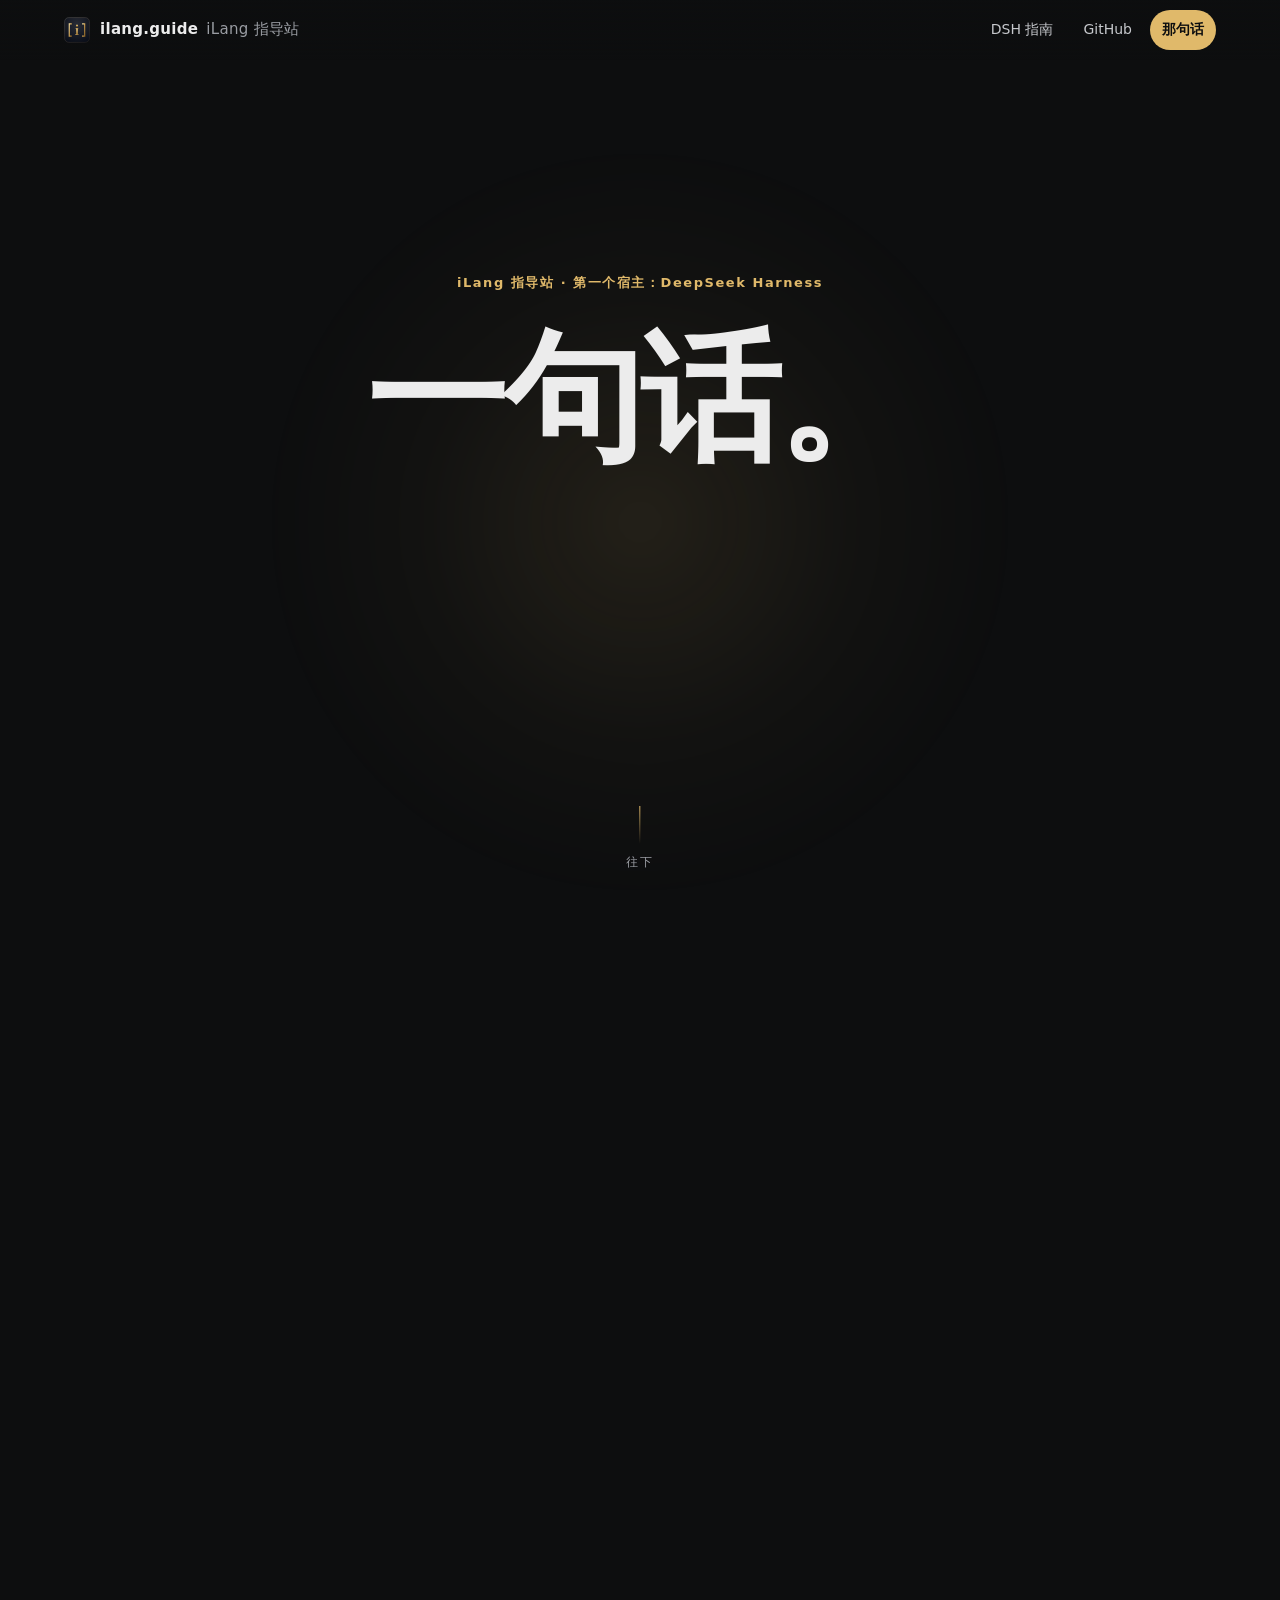
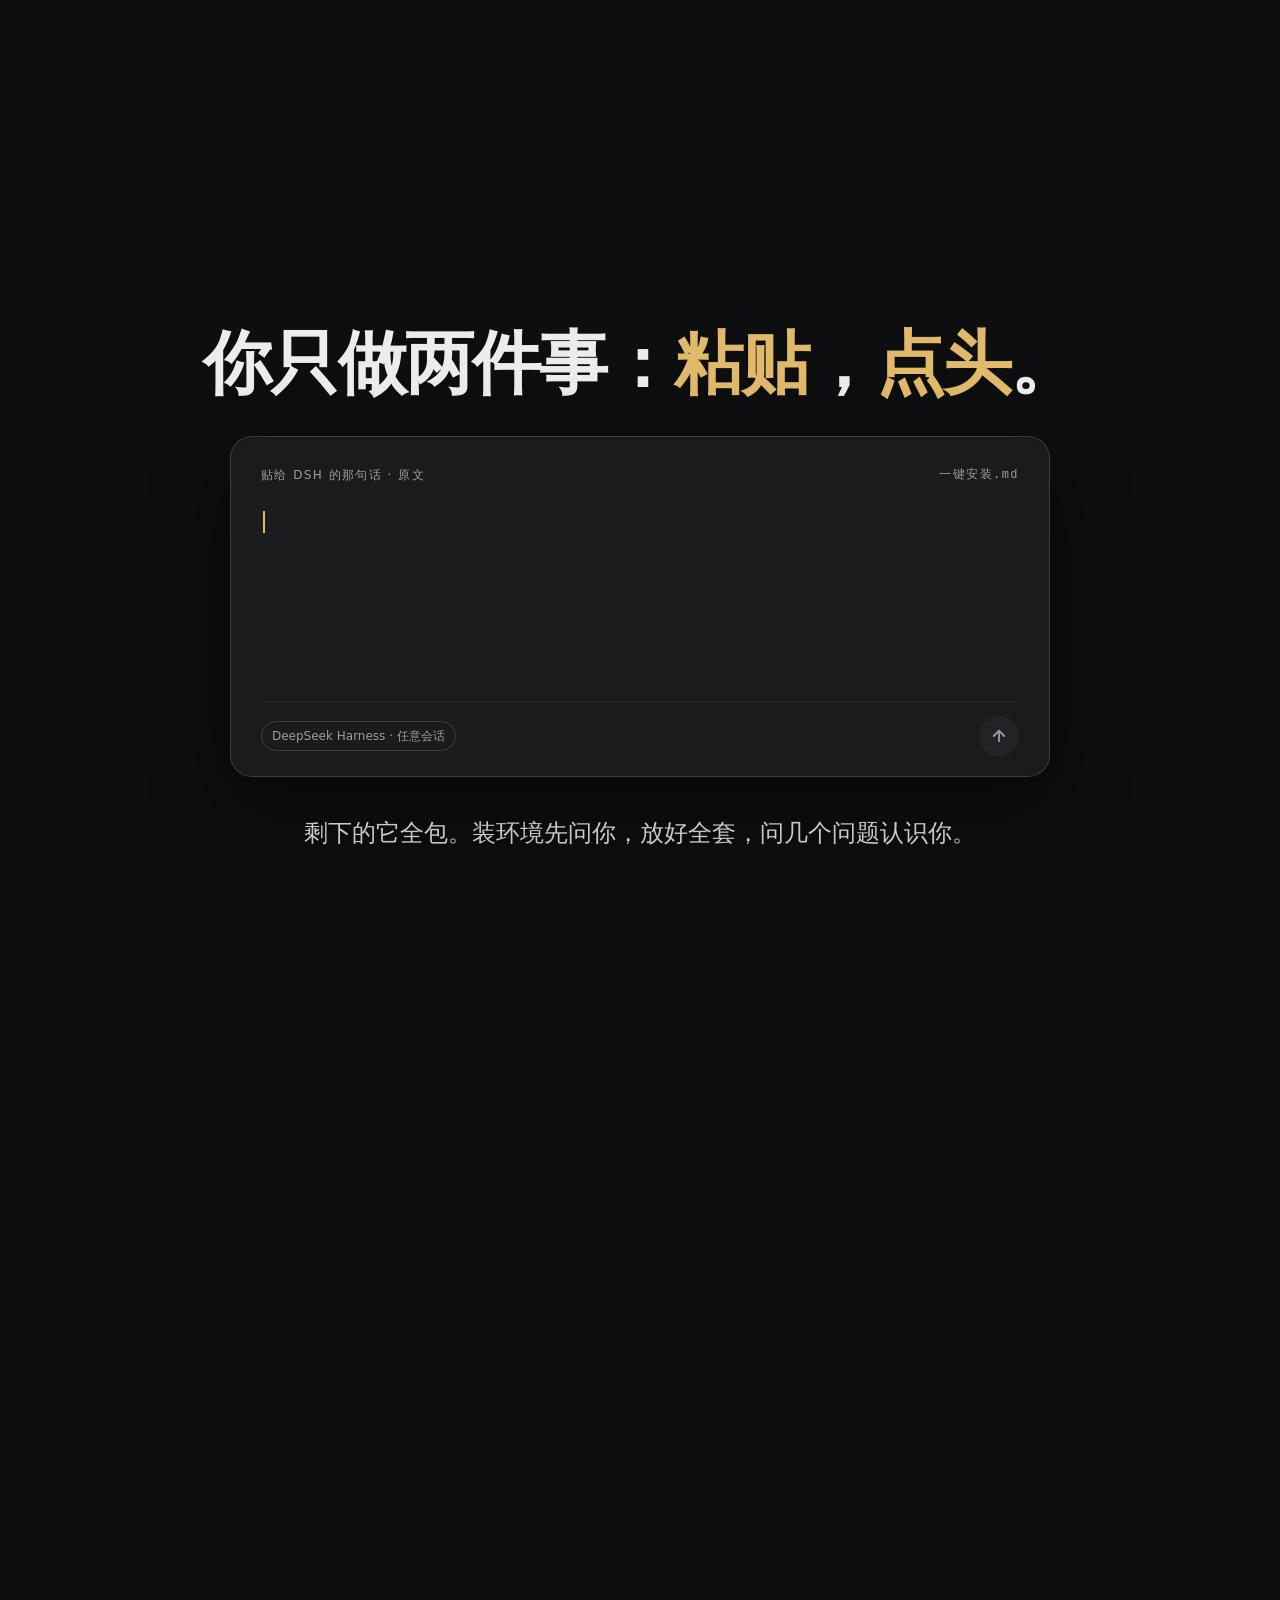
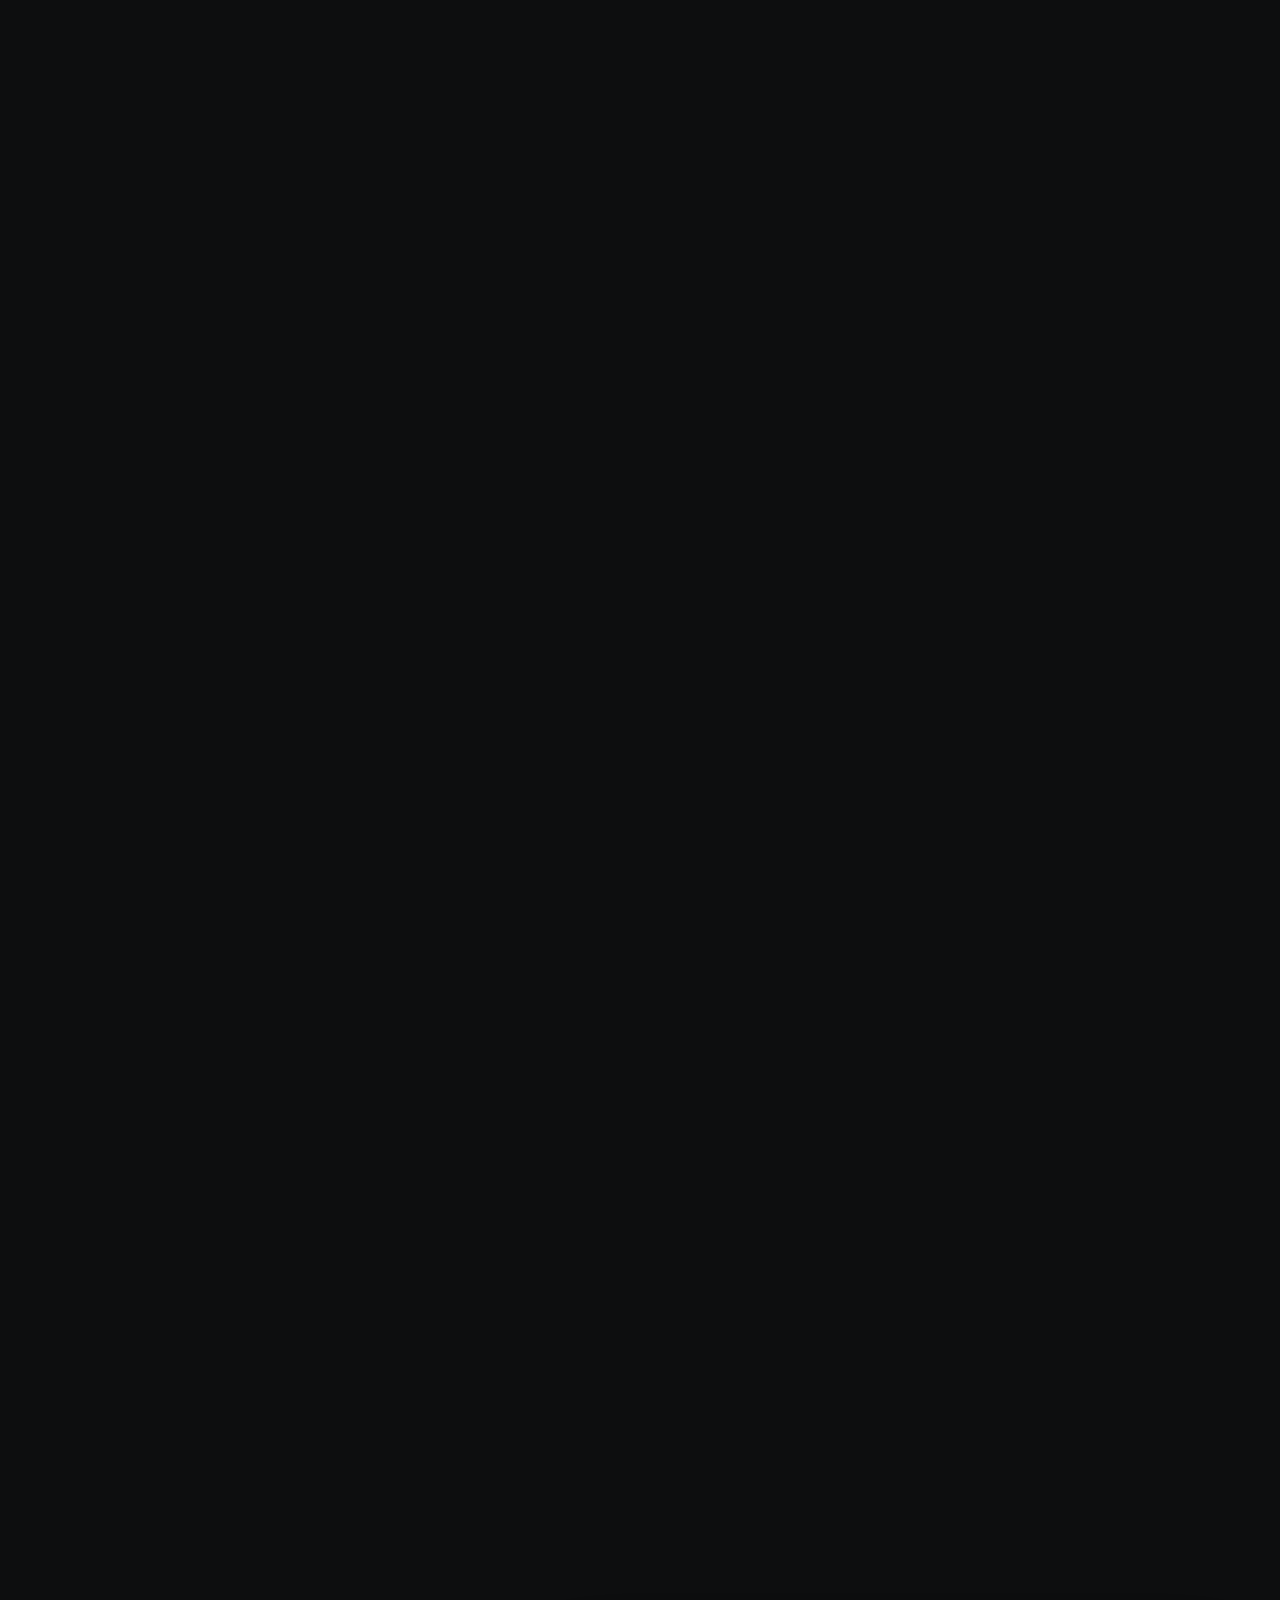
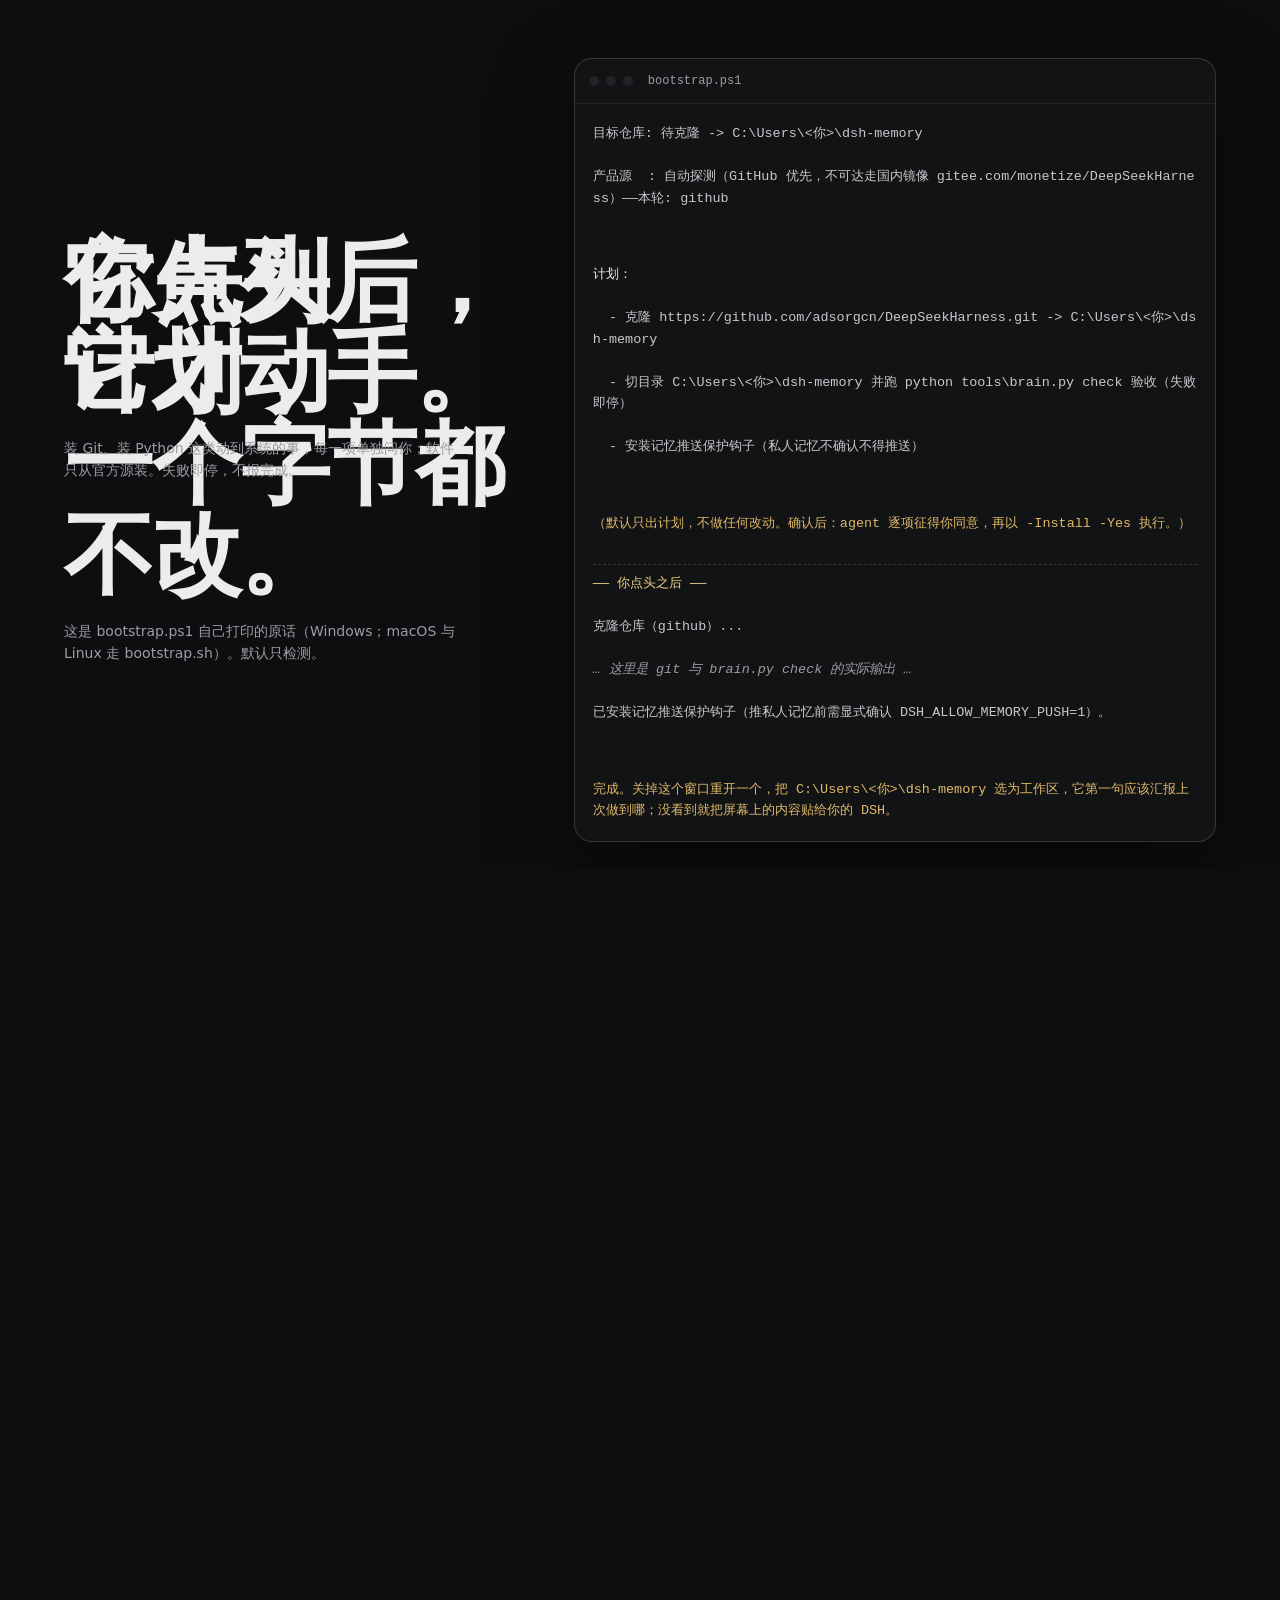
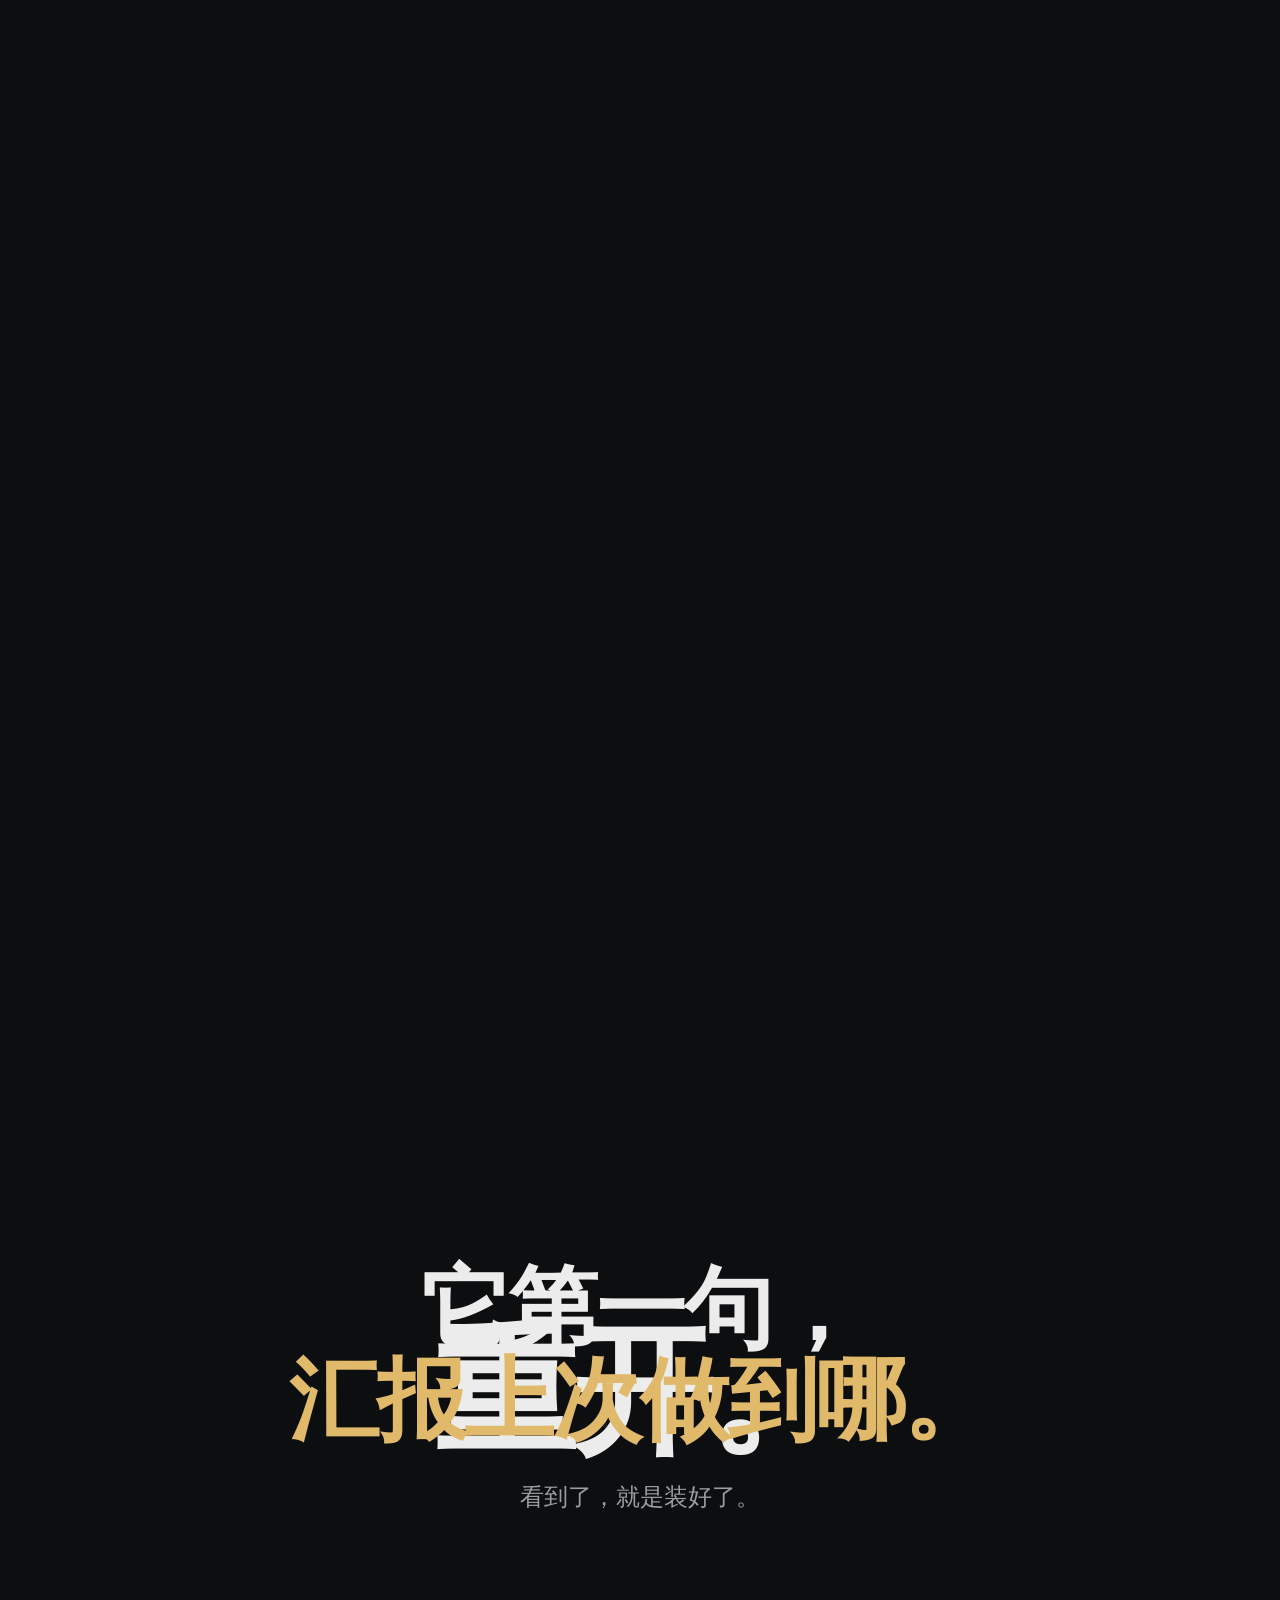
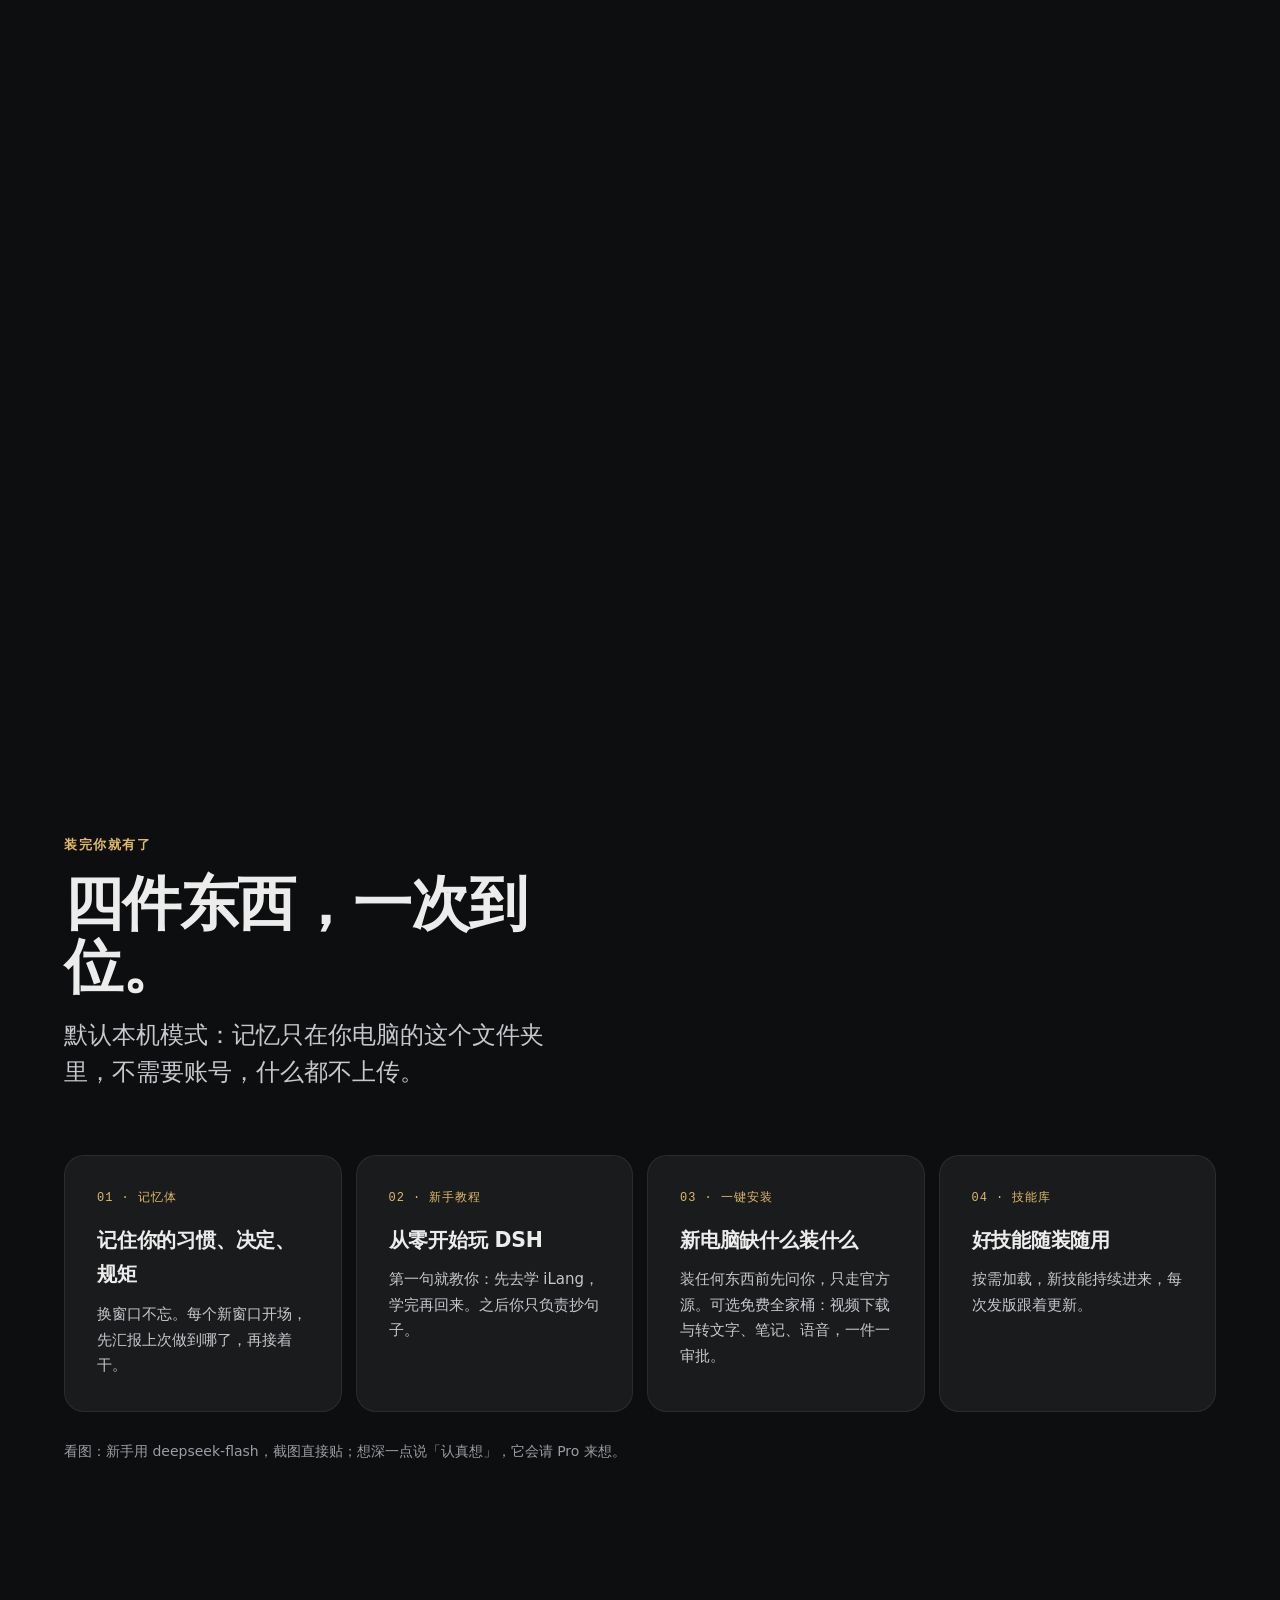
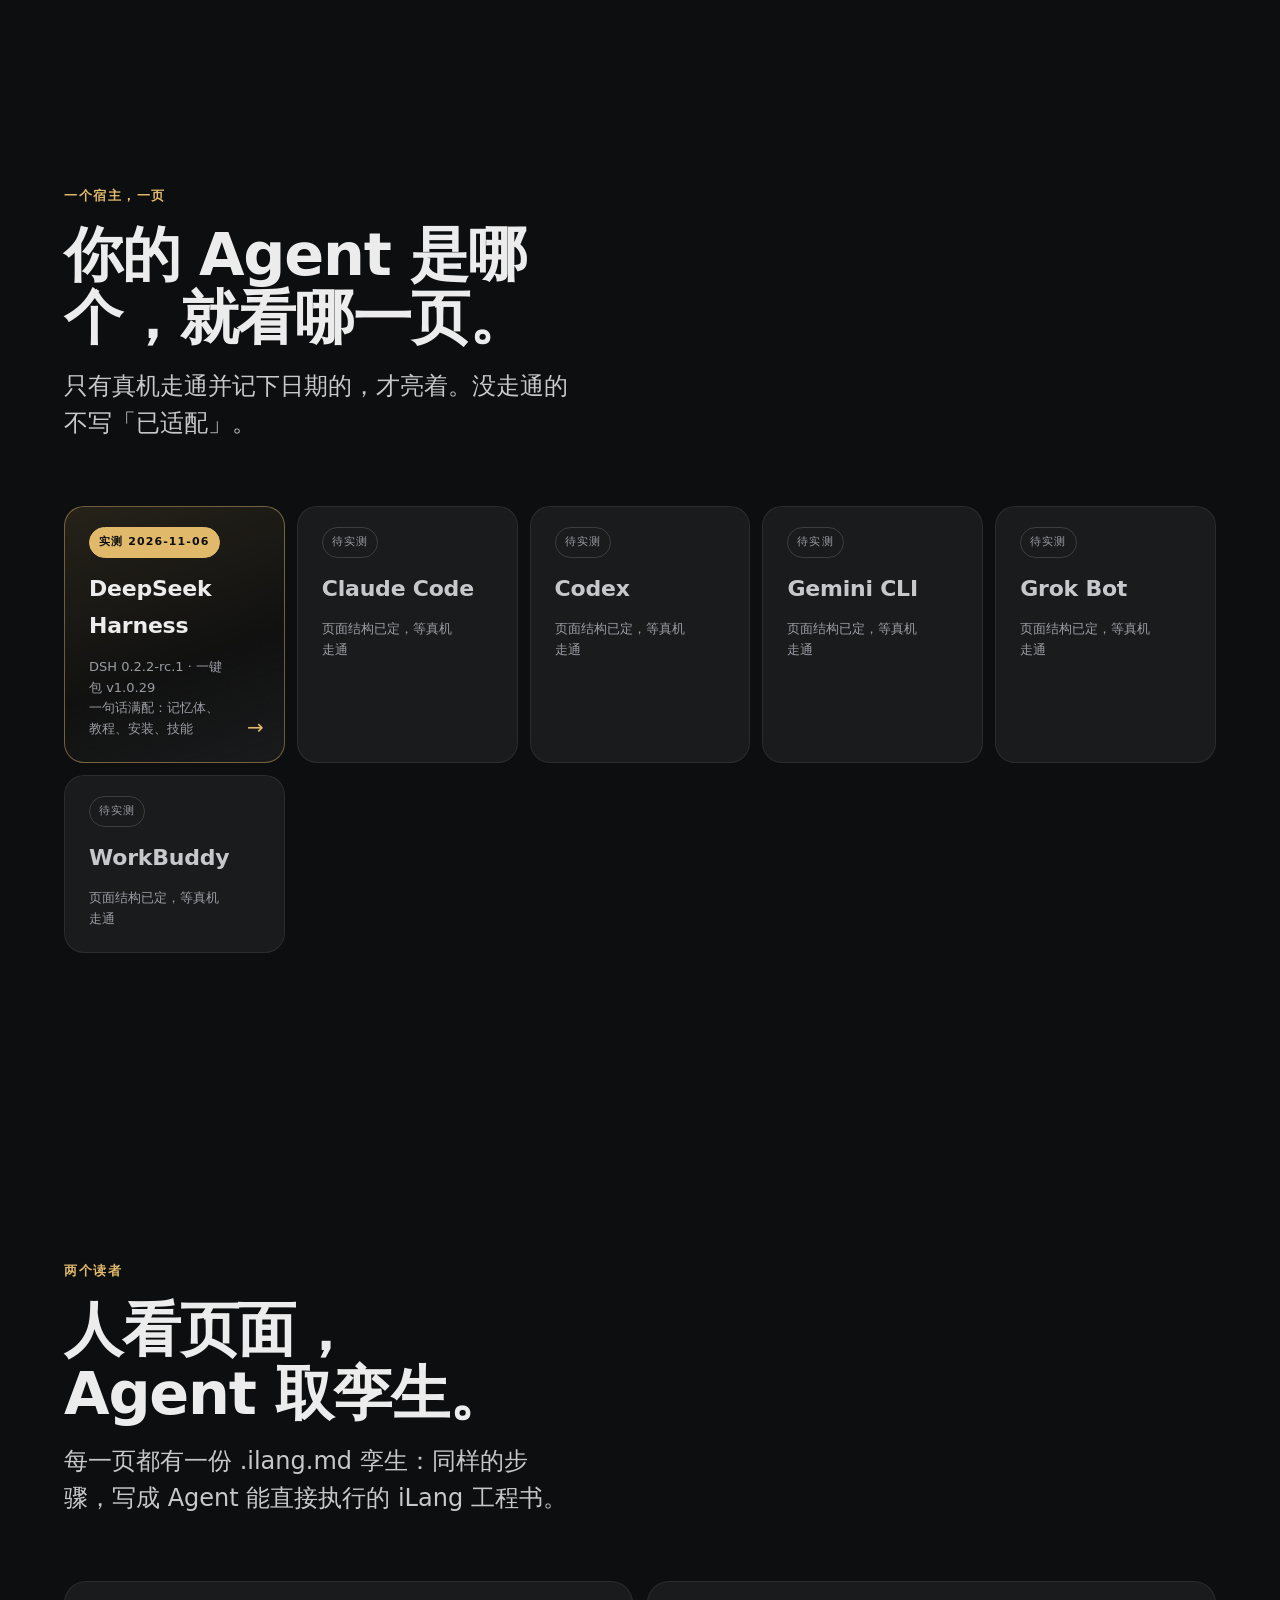
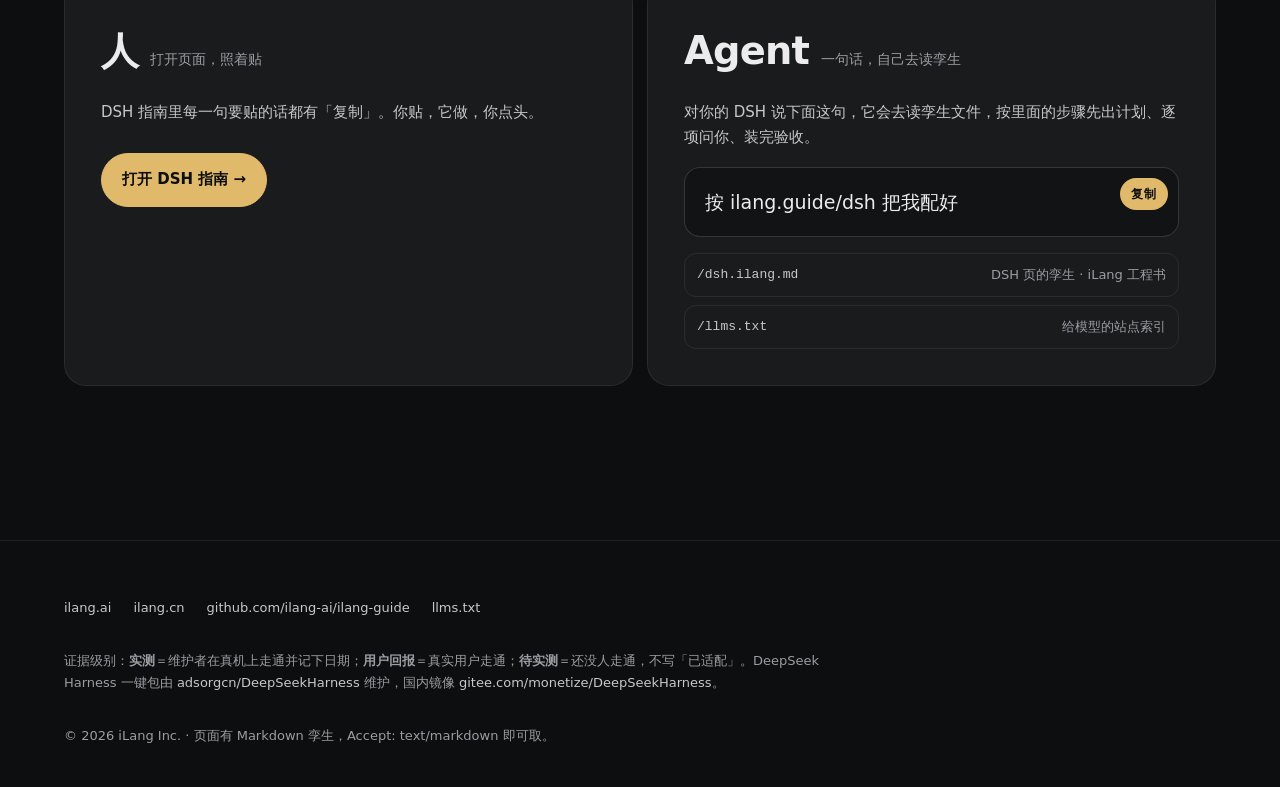
==== index.html @ bf9626ba "ilang.guide v1.0: 首页五幕（滚动驱动）+ DeepSeek Harness 宿主页 + Agent 孪生 + llms.txt/robots/sitemap/_headers + M" ====
<!DOCTYPE html>
<html lang="zh-CN">
<head>
<meta charset="utf-8">
<meta name="viewport" content="width=device-width, initial-scale=1, viewport-fit=cover">
<title>一句话，配好你的 Agent · ilang.guide</title>
<meta name="description" content="ilang.guide 是 iLang 官方指导站：怎么在你的 Agent 上用 iLang。一个宿主一页，人看页面，Agent 取 .ilang.md 孪生照做。第一个宿主：DeepSeek Harness，一句话满配。">
<link rel="canonical" href="https://ilang.guide/">
<link rel="alternate" type="text/markdown" href="https://ilang.guide/index.md">
<link rel="icon" type="image/svg+xml" href="/assets/ilang-logo.svg">
<link rel="apple-touch-icon" href="/assets/ilang-logo-120.png">
<meta name="theme-color" content="#0d0e0f">
<meta property="og:type" content="website">
<meta property="og:site_name" content="ilang.guide">
<meta property="og:title" content="一句话，配好你的 Agent">
<meta property="og:description" content="iLang 官方指导站。一个宿主一页：人看页面，Agent 取孪生照做。第一个宿主：DeepSeek Harness。">
<meta property="og:url" content="https://ilang.guide/">
<meta property="og:image" content="https://ilang.guide/assets/ilang-logo-120.png">
<meta name="twitter:card" content="summary">
<link rel="stylesheet" href="/assets/site.css?v=5">
<script type="application/ld+json">
{"@context":"https://schema.org","@graph":[
 {"@type":"WebSite","@id":"https://ilang.guide/#site","url":"https://ilang.guide/","name":"ilang.guide","inLanguage":"zh-CN","description":"iLang 官方指导站：怎么在你的 Agent 上用 iLang。一个宿主一页，人看页面，Agent 取 .ilang.md 孪生照做。","publisher":{"@id":"https://ilang.ai/#org"}},
 {"@type":"Organization","@id":"https://ilang.ai/#org","name":"iLang Inc.","url":"https://ilang.ai/","logo":"https://ilang.guide/assets/ilang-logo-120.png","sameAs":["https://ilang.ai/","https://ilang.cn/","https://github.com/ilang-ai"]}
]}
</script>
</head>
<body>
<a class="sr" href="#main">跳到内容</a>
<header class="nav">
  <a class="brand" href="/"><img src="/assets/ilang-logo.svg" alt="" width="26" height="26"><span><b>ilang.guide</b><i>iLang 指导站</i></span></a>
  <nav class="links" aria-label="站内">
    <a href="/dsh/">DSH 指南</a>
    <a class="hide-m" href="https://github.com/ilang-ai/ilang-guide" target="_blank" rel="noopener">GitHub</a>
    <a class="cta" href="/dsh/#say">那句话</a>
  </nav>
</header>

<main id="main">

<!-- 幕一：一句话 -->
<section class="act act-hero" aria-label="开场">
  <div class="stage">
    <div class="glow" aria-hidden="true"></div>
    <div class="inner">
      <div class="eyebrow" data-out="0.86">iLang 指导站 · 第一个宿主：DeepSeek Harness</div>
      <h1 class="h-display" data-out="0.86">一句话。</h1>
      <p class="h-display l2" data-in="0.10" data-span="0.18" data-out="0.86">你的 Agent 就满配了。</p>
      <p class="h-sub" data-in="0.32" data-span="0.16" data-out="0.86">人看这一页，Agent 取孪生文件照做。<br>记忆体、新手教程、一键安装、技能库——你只粘贴，只点头。</p>
    </div>
    <div class="cue" data-out="0.06" data-span="0.06" aria-hidden="true"><i></i>往下</div>
  </div>
</section>

<!-- 幕二：那句话逐字打出 -->
<section class="act act-say" id="say" aria-label="那句话">
  <div class="stage">
    <div class="inner">
      <h2 class="h-big" data-out="0.96" data-span="0.06">你只做两件事：<span class="nowrap"><span class="gold">粘贴</span>，<span class="gold">点头</span>。</span></h2>
      <div class="composer" role="group" aria-label="贴给 DSH 的那句话">
        <div class="label"><span>贴给 DSH 的那句话 · 原文</span><span class="mono">一键安装.md</span></div>
        <p class="text" data-in="0.06" data-span="0.66" data-type="帮我把 https://github.com/adsorgcn/DeepSeekHarness 装成本地 DSH 全套：先按我的系统下载并运行仓库里的 bootstrap.ps1（Windows）或 bootstrap.sh（macOS、Linux），打不开 GitHub 就从 https://gitee.com/monetize/DeepSeekHarness 取同名文件；它默认只检测，缺什么软件列给我，逐个征得我同意后再从官方源安装；装完告诉我以后每个新窗口怎么一句话回到这里。">帮我把 https://github.com/adsorgcn/DeepSeekHarness 装成本地 DSH 全套：先按我的系统下载并运行仓库里的 bootstrap.ps1（Windows）或 bootstrap.sh（macOS、Linux），打不开 GitHub 就从 https://gitee.com/monetize/DeepSeekHarness 取同名文件；它默认只检测，缺什么软件列给我，逐个征得我同意后再从官方源安装；装完告诉我以后每个新窗口怎么一句话回到这里。</p>
        <div class="bar">
          <span class="chip">DeepSeek Harness · 任意会话</span>
          <span class="send" data-at="0.78" aria-hidden="true"><svg viewBox="0 0 24 24" fill="none" stroke="currentColor" stroke-width="2.4" stroke-linecap="round" stroke-linejoin="round"><path d="M12 19V5"/><path d="M5 12l7-7 7 7"/></svg></span>
        </div>
      </div>
      <p class="h-sub" data-in="0.84" data-span="0.12">剩下的它全包。装环境先问你，放好全套，问几个问题认识你。</p>
    </div>
  </div>
</section>

<!-- 幕三：它自己装 -->
<section class="act act-run" aria-label="它先列计划，你点头它才动手">
  <div class="stage">
    <div class="inner">
      <div class="copy">
        <div data-in="0.02" data-span="0.08" data-out="0.50">
          <h2 class="h-big">它先列计划，<br>一个字节都不改。</h2>
          <small>这是 bootstrap.ps1 自己打印的原话（Windows；macOS 与 Linux 走 bootstrap.sh）。默认只检测。</small>
        </div>
        <div data-in="0.56" data-span="0.10">
          <h2 class="h-big">你点头后，<br>它才动手。</h2>
          <small>装 Git、装 Python 这类动到系统的事，每一项单独问你；软件只从官方源装。失败即停，不报完成。</small>
        </div>
      </div>
      <div class="term" aria-label="bootstrap.ps1 的输出">
        <div class="top" aria-hidden="true"><i></i><i></i><i></i><span>bootstrap.ps1</span></div>
<pre><span class="ln hd" data-at="0.06">== DeepSeekHarness 记忆体引导 ==</span>
<span class="ln" data-at="0.10">git     : 已装</span>
<span class="ln" data-at="0.13">python  : 已装</span>
<span class="ln" data-at="0.16">winget  : 可用（官方包管理器）</span>
<span class="ln" data-at="0.19">目标仓库: 待克隆 -> C:\Users\&lt;你&gt;\dsh-memory</span>
<span class="ln" data-at="0.22">产品源  : 自动探测（GitHub 优先，不可达走国内镜像 gitee.com/monetize/DeepSeekHarness）——本轮: github</span>
<span class="ln gap" data-at="0.25"></span>
<span class="ln hd" data-at="0.27">计划：</span>
<span class="ln" data-at="0.30">  - 克隆 https://github.com/adsorgcn/DeepSeekHarness.git -> C:\Users\&lt;你&gt;\dsh-memory</span>
<span class="ln" data-at="0.33">  - 切目录 C:\Users\&lt;你&gt;\dsh-memory 并跑 python tools\brain.py check 验收（失败即停）</span>
<span class="ln" data-at="0.36">  - 安装记忆推送保护钩子（私人记忆不确认不得推送）</span>
<span class="ln gap" data-at="0.39"></span>
<span class="ln gold" data-at="0.41">（默认只出计划，不做任何改动。确认后：agent 逐项征得你同意，再以 -Install -Yes 执行。）</span>
<span class="ln mark" data-at="0.60">—— 你点头之后 ——</span>
<span class="ln" data-at="0.66">克隆仓库（github）...</span>
<span class="ln dim" data-at="0.72">… 这里是 git 与 brain.py check 的实际输出 …</span>
<span class="ln" data-at="0.78">已安装记忆推送保护钩子（推私人记忆前需显式确认 DSH_ALLOW_MEMORY_PUSH=1）。</span>
<span class="ln gap" data-at="0.84"></span>
<span class="ln gold" data-at="0.88">完成。关掉这个窗口重开一个，把 C:\Users\&lt;你&gt;\dsh-memory 选为工作区，它第一句应该汇报上次做到哪；没看到就把屏幕上的内容贴给你的 DSH。</span></pre>
      </div>
    </div>
  </div>
</section>

<!-- 幕四：验收时刻 -->
<section class="act act-moment" aria-label="验收时刻">
  <div class="stage">
    <div class="inner">
      <h2 class="h-display" data-in="0.04" data-span="0.10" data-out="0.30">关掉窗口。</h2>
      <h2 class="h-display" data-in="0.34" data-span="0.10" data-out="0.56">重开。</h2>
      <div class="final" data-in="0.60" data-span="0.12">
        <h2 class="h-big">它第一句，<br><span class="gold">汇报上次做到哪。</span></h2>
        <p class="h-sub" data-in="0.78" data-span="0.12">看到了，就是装好了。</p>
      </div>
    </div>
  </div>
</section>

<!-- 装完你就有了 -->
<section class="sec" aria-label="装完你就有了">
  <div class="inner">
    <div class="head reveal">
      <div class="eyebrow">装完你就有了</div>
      <h2 class="h-sec">四件东西，一次到位。</h2>
      <p class="h-sub">默认本机模式：记忆只在你电脑的这个文件夹里，不需要账号，什么都不上传。</p>
    </div>
    <div class="grid">
      <div class="card reveal"><div class="k">01 · 记忆体</div><h3>记住你的习惯、决定、规矩</h3><p>换窗口不忘。每个新窗口开场，先汇报上次做到哪了，再接着干。</p></div>
      <div class="card reveal"><div class="k">02 · 新手教程</div><h3>从零开始玩 DSH</h3><p>第一句就教你：先去学 iLang，学完再回来。之后你只负责抄句子。</p></div>
      <div class="card reveal"><div class="k">03 · 一键安装</div><h3>新电脑缺什么装什么</h3><p>装任何东西前先问你，只走官方源。可选免费全家桶：视频下载与转文字、笔记、语音，一件一审批。</p></div>
      <div class="card reveal"><div class="k">04 · 技能库</div><h3>好技能随装随用</h3><p>按需加载，新技能持续进来，每次发版跟着更新。</p></div>
    </div>
    <p class="note reveal">看图：新手用 deepseek-flash，截图直接贴；想深一点说「认真想」，它会请 Pro 来想。</p>
  </div>
</section>

<!-- 宿主墙 -->
<section class="sec" id="hosts" aria-label="宿主">
  <div class="inner">
    <div class="head reveal">
      <div class="eyebrow">一个宿主，一页</div>
      <h2 class="h-sec">你的 Agent 是哪个，就看哪一页。</h2>
      <p class="h-sub">只有真机走通并记下日期的，才亮着。没走通的不写「已适配」。</p>
    </div>
    <div class="hosts">
      <a class="host live reveal" href="/dsh/"><span class="chip">实测 2026-11-06</span><div class="name">DeepSeek Harness</div><div class="meta">DSH 0.2.2-rc.1 · 一键包 v1.0.29<br>一句话满配：记忆体、教程、安装、技能</div><span class="arrow" aria-hidden="true">→</span></a>
      <div class="host soon reveal"><span class="chip">待实测</span><div class="name">Claude Code</div><div class="meta">页面结构已定，等真机走通</div></div>
      <div class="host soon reveal"><span class="chip">待实测</span><div class="name">Codex</div><div class="meta">页面结构已定，等真机走通</div></div>
      <div class="host soon reveal"><span class="chip">待实测</span><div class="name">Gemini CLI</div><div class="meta">页面结构已定，等真机走通</div></div>
      <div class="host soon reveal"><span class="chip">待实测</span><div class="name">Grok Bot</div><div class="meta">页面结构已定，等真机走通</div></div>
      <div class="host soon reveal"><span class="chip">待实测</span><div class="name">WorkBuddy</div><div class="meta">页面结构已定，等真机走通</div></div>
    </div>
  </div>
</section>

<!-- 两个读者 -->
<section class="sec" id="agent" aria-label="人看页面，Agent 取孪生">
  <div class="inner">
    <div class="head reveal">
      <div class="eyebrow">两个读者</div>
      <h2 class="h-sec">人看页面，<br>Agent 取孪生。</h2>
      <p class="h-sub">每一页都有一份 .ilang.md 孪生：同样的步骤，写成 Agent 能直接执行的 iLang 工程书。</p>
    </div>
    <div class="two">
      <div class="reader reveal">
        <div class="who"><b>人</b><span>打开页面，照着贴</span></div>
        <p>DSH 指南里每一句要贴的话都有「复制」。你贴，它做，你点头。</p>
        <div class="btns"><a class="btn primary" href="/dsh/">打开 DSH 指南 →</a></div>
      </div>
      <div class="reader reveal">
        <div class="who"><b>Agent</b><span>一句话，自己去读孪生</span></div>
        <p>对你的 DSH 说下面这句，它会去读孪生文件，按里面的步骤先出计划、逐项问你、装完验收。</p>
        <div class="quote"><span class="q" id="agent-line">按 ilang.guide/dsh 把我配好</span><button class="copybtn" data-copy="#agent-line">复制</button></div>
        <div class="files">
          <a href="/dsh.ilang.md">/dsh.ilang.md <span>DSH 页的孪生 · iLang 工程书</span></a>
          <a href="/llms.txt">/llms.txt <span>给模型的站点索引</span></a>
        </div>
      </div>
    </div>
  </div>
</section>

</main>

<footer class="foot">
  <div class="inner">
    <div class="row">
      <a href="https://ilang.ai" target="_blank" rel="noopener">ilang.ai</a>
      <a href="https://ilang.cn" target="_blank" rel="noopener">ilang.cn</a>
      <a href="https://github.com/ilang-ai/ilang-guide" target="_blank" rel="noopener">github.com/ilang-ai/ilang-guide</a>
      <a href="/llms.txt">llms.txt</a>
    </div>
    <p class="legend">证据级别：<b>实测</b>＝维护者在真机上走通并记下日期；<b>用户回报</b>＝真实用户走通；<b>待实测</b>＝还没人走通，不写「已适配」。DeepSeek Harness 一键包由 <a href="https://github.com/adsorgcn/DeepSeekHarness" target="_blank" rel="noopener">adsorgcn/DeepSeekHarness</a> 维护，国内镜像 <a href="https://gitee.com/monetize/DeepSeekHarness" target="_blank" rel="noopener">gitee.com/monetize/DeepSeekHarness</a>。</p>
    <div class="row">© 2026 iLang Inc. · 页面有 Markdown 孪生，Accept: text/markdown 即可取。</div>
  </div>
</footer>
<script src="/assets/site.js?v=5" defer></script>
</body>
</html>
---- assets/site.css ----
/* ilang.guide — stage (dark) for the home, paper (light) for host pages. Brand tokens from ilang.ai. */
:root{
  --stage:#0d0e0f; --stage-2:#121314; --raise:#1a1b1d; --raise-2:#222326;
  --ink:#ececec; --ink-2:#c6c8cc; --ink-3:#9a9da3;
  --gold:#e0b96a; --gold-2:#f0d287; --gold-deep:#a6772e;
  --rule:rgba(236,236,236,.16); --rule-soft:rgba(236,236,236,.08);
  --paper:#e9eaec; --paper-2:#dfe1e4; --paper-3:#d3d5d9;
  --paper-ink:#121314; --paper-ink-2:#393c40; --paper-ink-3:#5f6368;
  --paper-rule:rgba(18,19,20,.14); --paper-rule-soft:rgba(18,19,20,.07);
  --seal:#7a5a1c; --seal-wash:rgba(154,111,34,.12);
  --f-sans:"PingFang SC","Microsoft YaHei","Noto Sans SC",-apple-system,"Segoe UI",system-ui,sans-serif;
  --f-mono:ui-monospace,"Cascadia Mono","SF Mono",Menlo,Consolas,monospace;
  --ease:cubic-bezier(.16,1,.3,1);
  --gutter:clamp(20px,5vw,72px);
  --max:1180px;
  --nav-h:60px;
}
*{box-sizing:border-box}
html{-webkit-text-size-adjust:100%;scroll-behavior:smooth}
html.reduce{scroll-behavior:auto}
body{margin:0;background:var(--stage);color:var(--ink);font-family:var(--f-sans);font-size:17px;line-height:1.7;-webkit-font-smoothing:antialiased;text-rendering:optimizeLegibility;overflow-x:hidden}
body.paper{background:var(--paper);color:var(--paper-ink)}
a{color:inherit;text-decoration:none}
img,svg{display:block;max-width:100%}
button{font:inherit;color:inherit;background:none;border:0;cursor:pointer;padding:0}
::selection{background:rgba(224,185,106,.35)}
.sr{position:absolute;width:1px;height:1px;overflow:hidden;clip:rect(0 0 0 0);white-space:nowrap}

/* nav */
.nav{position:fixed;inset:0 0 auto 0;z-index:50;height:var(--nav-h);display:flex;align-items:center;justify-content:space-between;padding:0 var(--gutter);
  background:linear-gradient(to bottom,rgba(13,14,15,.86),rgba(13,14,15,0));transition:background .5s var(--ease)}
.nav.scrolled{background:rgba(13,14,15,.72);backdrop-filter:saturate(1.4) blur(14px);-webkit-backdrop-filter:saturate(1.4) blur(14px);border-bottom:1px solid var(--rule-soft)}
.nav .brand{display:flex;align-items:center;gap:10px;font-weight:600;letter-spacing:.02em;font-size:15px}
.nav .brand img{width:26px;height:26px}
.nav .brand span b{font-weight:700}
.nav .brand span i{font-style:normal;color:var(--ink-3);font-weight:400;margin-left:8px}
.nav .links{display:flex;gap:6px;align-items:center}
.nav .links a{font-size:14px;color:var(--ink-2);padding:8px 12px;border-radius:999px;transition:color .3s,background .3s}
.nav .links a:hover{color:var(--ink);background:var(--rule-soft)}
.nav .links a.cta{color:var(--stage);background:var(--gold);font-weight:600}
.nav .links a.cta:hover{background:var(--gold-2)}
body.paper .nav{background:linear-gradient(to bottom,rgba(233,234,236,.9),rgba(233,234,236,0))}
body.paper .nav.scrolled{background:rgba(233,234,236,.78);border-bottom:1px solid var(--paper-rule-soft)}
body.paper .nav .brand span i{color:var(--paper-ink-3)}
body.paper .nav .links a{color:var(--paper-ink-2)}
body.paper .nav .links a:hover{color:var(--paper-ink);background:var(--paper-rule-soft)}
body.paper .nav .links a.cta{color:var(--paper);background:var(--paper-ink)}
body.paper .nav .links a.cta:hover{background:#000}
.nav .links a{white-space:nowrap}
@media (max-width:640px){.nav{height:56px;--nav-h:56px}.nav .brand{font-size:14px;gap:8px}.nav .brand img{width:22px;height:22px}.nav .brand span i,.nav .links a.hide-m{display:none}.nav .links{gap:2px}.nav .links a{padding:7px 9px;font-size:13px}}

/* scroll-driven acts: height = scroll length, .stage sticks for the ride */
.act{position:relative;height:var(--h,300vh)}
.stage{position:sticky;top:0;height:100vh;height:100svh;display:grid;place-items:center;overflow:hidden;padding:var(--nav-h) var(--gutter) 0}
.stage .inner{width:min(100%,var(--max));margin:0 auto}
[data-in],[data-out]{opacity:var(--v,1);transform:translate3d(0,calc((1 - var(--v,1))*var(--rise,28px)),0);will-change:opacity,transform}
html.reduce .act{height:auto}
html.reduce .stage{position:relative;height:auto;min-height:0;padding:96px var(--gutter)}
html.reduce [data-in],html.reduce [data-out]{opacity:1;transform:none}
html.reduce .act-run .copy{grid-template-areas:none;gap:32px}
html.reduce .act-run .copy > *{grid-area:auto}
html.reduce .act-moment .inner{grid-template-areas:none;gap:48px}
html.reduce .act-moment .inner > *{grid-area:auto}

/* type */
.eyebrow{font-size:13px;letter-spacing:.12em;color:var(--gold);font-weight:600}
.h-display{font-size:clamp(52px,11vw,160px);line-height:.98;letter-spacing:-.03em;font-weight:700;margin:0;text-wrap:balance}
.h-display.l2{font-size:clamp(34px,7.6vw,112px);letter-spacing:-.025em;line-height:1.04}
.h-big{font-size:clamp(36px,7vw,104px);line-height:1.02;letter-spacing:-.025em;font-weight:700;margin:0;text-wrap:balance}
.nowrap{white-space:nowrap}
.act-say .h-big{font-size:clamp(28px,5.4vw,76px)}
.h-sec{font-size:clamp(30px,4.6vw,60px);line-height:1.08;letter-spacing:-.02em;font-weight:700;margin:0}
.h-sub{font-size:clamp(17px,2vw,24px);line-height:1.55;color:var(--ink-2);margin:0;font-weight:400}
.gold{color:var(--gold)}
.mono{font-family:var(--f-mono)}
.muted{color:var(--ink-3)}

/* hero */
.act-hero{--h:190vh}
.act-hero .glow{position:absolute;left:50%;top:58%;width:min(120vw,1100px);aspect-ratio:1;transform:translate(-50%,-50%);pointer-events:none;
  background:radial-gradient(closest-side,rgba(224,185,106,.22),rgba(224,185,106,.06) 40%,transparent 70%);opacity:calc(.5 + var(--p,0)*.6);filter:blur(10px)}
.act-hero .inner{position:relative;text-align:center}
.act-hero .eyebrow{margin-bottom:clamp(20px,3vw,36px)}
.act-hero .h-display{display:block}
.act-hero .h-display + .h-display{margin-top:.06em}
.act-hero .h-sub{max-width:34em;margin:clamp(22px,3vw,40px) auto 0}
.cue{position:absolute;left:50%;bottom:28px;transform:translateX(-50%);display:flex;flex-direction:column;align-items:center;gap:8px;color:var(--ink-3);font-size:12px;letter-spacing:.14em}
.cue i{width:1px;height:38px;background:linear-gradient(var(--gold),transparent);animation:cue 1.8s var(--ease) infinite}
@keyframes cue{0%{transform:scaleY(0);transform-origin:top}50%{transform:scaleY(1);transform-origin:top}51%{transform-origin:bottom}100%{transform:scaleY(0);transform-origin:bottom}}
html.reduce .cue{display:none}

/* act: the sentence */
.act-say{--h:340vh}
.act-say .inner{display:grid;gap:clamp(22px,3vw,40px);justify-items:center;text-align:center}
.composer{width:min(100%,820px);text-align:left;background:var(--raise);border:1px solid var(--rule);border-radius:22px;padding:clamp(18px,2.6vw,28px) clamp(18px,2.8vw,30px) clamp(14px,2vw,20px);box-shadow:0 30px 80px rgba(0,0,0,.45),0 0 0 1px rgba(224,185,106,calc(var(--p,0)*.25));position:relative}
.composer .label{font-size:12px;letter-spacing:.12em;color:var(--ink-3);margin-bottom:14px;display:flex;justify-content:space-between;gap:12px}
.composer .text{font-size:clamp(15px,1.7vw,20px);line-height:1.75;color:var(--ink);min-height:calc(1.75em*5);word-break:break-all}
.composer .text::after{content:"";display:inline-block;width:2px;height:1.1em;vertical-align:-.15em;margin-left:2px;background:var(--gold);animation:blink 1s steps(2) infinite}
.composer .text.done::after{animation:none;opacity:0}
html.reduce .composer .text::after{display:none}
@keyframes blink{to{opacity:0}}
.composer .bar{display:flex;align-items:center;justify-content:space-between;margin-top:18px;padding-top:14px;border-top:1px solid var(--rule-soft)}
.composer .chip{font-size:12px;color:var(--ink-3);border:1px solid var(--rule);border-radius:999px;padding:4px 10px}
.composer .send{--rise:0;width:40px;height:40px;border-radius:50%;background:var(--raise-2);color:var(--ink-3);display:grid;place-items:center;box-shadow:0 0 0 0 rgba(224,185,106,0);transition:box-shadow .6s,background .5s,color .5s}
.composer .send.on{background:var(--gold);color:var(--stage);box-shadow:0 0 0 10px rgba(224,185,106,.14),0 0 40px rgba(224,185,106,.45)}
.composer .send svg{width:18px;height:18px}

/* act: bootstrap replay */
.act-run{--h:460vh}
.act-run .inner{display:grid;grid-template-columns:minmax(0,5fr) minmax(0,7fr);gap:clamp(24px,4vw,64px);align-items:center}
.act-run .copy{display:grid;grid-template-areas:"a";align-content:center}
.act-run .copy > *{grid-area:a}
.act-run .copy .h-big{max-width:9em}
.act-run .copy small{display:block;margin-top:18px;color:var(--ink-3);font-size:14px;line-height:1.6;max-width:28em}
.term{background:var(--stage-2);border:1px solid var(--rule);border-radius:18px;overflow:hidden;box-shadow:0 30px 80px rgba(0,0,0,.5);display:flex;flex-direction:column;max-height:calc(100svh - var(--nav-h) - 56px)}
.term pre{overflow:auto;flex:1;min-height:0;scrollbar-width:thin;scrollbar-color:var(--raise-2) transparent}
html.reduce .term{max-height:none}
.term .top{display:flex;gap:7px;align-items:center;padding:12px 14px;border-bottom:1px solid var(--rule-soft);font-size:12px;color:var(--ink-3)}
.term .top i{width:10px;height:10px;border-radius:50%;background:var(--raise-2)}
.term .top span{margin-left:8px;font-family:var(--f-mono)}
.term pre{margin:0;padding:16px 18px 20px;font-family:var(--f-mono);font-size:clamp(11.5px,1.05vw,14px);line-height:1.6;color:var(--ink-2);white-space:pre-wrap;word-break:break-all}
.term .ln{display:block;opacity:0;transform:translate3d(0,6px,0);transition:opacity .5s var(--ease),transform .5s var(--ease)}
.term .ln.on{opacity:1;transform:none}
.term .ln.hd{color:var(--ink)}
.term .ln.gold{color:var(--gold)}
.term .ln.dim{color:var(--ink-3);font-style:italic}
.term .ln.gap{height:.9em}
.term .ln.mark{color:var(--gold-2);border-top:1px dashed var(--rule);margin-top:.6em;padding-top:.6em}
html.reduce .term .ln{opacity:1;transform:none}
@media (max-width:860px){.act-run .inner{grid-template-columns:1fr;gap:16px;align-content:center}.act-run .copy .h-big{font-size:clamp(26px,7vw,40px);max-width:none}.act-run .copy small{margin-top:8px;font-size:13px}.act-run .copy{min-height:120px}.term{max-height:min(58svh,calc(100svh - var(--nav-h) - 190px))}.term pre{padding:12px 12px 14px;font-size:11px}}

/* act: the moment */
.act-moment{--h:330vh}
.act-moment .inner{display:grid;grid-template-areas:"a";text-align:center}
.act-moment .inner > *{grid-area:a;align-self:center}
.act-moment .final .h-sub{margin-top:clamp(18px,2.5vw,32px);color:var(--ink-3)}

/* static sections */
.sec{padding:clamp(88px,12vw,160px) var(--gutter)}
.sec .inner{width:min(100%,var(--max));margin:0 auto}
.sec .head{max-width:30em;margin-bottom:clamp(36px,5vw,64px)}
.sec .head .eyebrow{margin-bottom:16px}
.sec .head .h-sub{margin-top:18px}
.reveal{opacity:0;transform:translate3d(0,22px,0);transition:opacity .9s var(--ease),transform .9s var(--ease)}
.reveal.in{opacity:1;transform:none}
html.reduce .reveal{opacity:1;transform:none}
.grid{display:grid;gap:14px;grid-template-columns:repeat(4,1fr)}
@media (max-width:1000px){.grid{grid-template-columns:repeat(2,1fr)}}
@media (max-width:560px){.grid{grid-template-columns:1fr}}
.card{background:var(--raise);border:1px solid var(--rule-soft);border-radius:20px;padding:clamp(22px,2.6vw,32px);transition:border-color .4s,transform .6s var(--ease)}
.card:hover{border-color:var(--rule)}
.card h3{margin:0 0 10px;font-size:clamp(19px,1.6vw,22px);letter-spacing:-.01em}
.card p{margin:0;color:var(--ink-2);font-size:15px;line-height:1.7}
.card .k{font-family:var(--f-mono);font-size:12px;color:var(--gold);letter-spacing:.08em;margin-bottom:14px}
.note{margin-top:28px;color:var(--ink-3);font-size:14px;max-width:46em}

/* host wall */
.hosts{display:grid;gap:12px;grid-template-columns:repeat(auto-fit,minmax(220px,1fr))}
.host{position:relative;display:flex;flex-direction:column;gap:12px;background:var(--raise);border:1px solid var(--rule-soft);border-radius:20px;padding:20px 24px 22px;min-height:176px;transition:border-color .4s,transform .6s var(--ease),background .4s}
.host.live{border-color:rgba(224,185,106,.45);background:linear-gradient(160deg,rgba(224,185,106,.12),rgba(224,185,106,.02) 60%,var(--raise))}
.host.live:hover{transform:translateY(-4px);border-color:var(--gold)}
.host .name{font-size:22px;font-weight:700;letter-spacing:-.01em;margin:0}
.host .meta{color:var(--ink-3);font-size:13px;line-height:1.6;padding-right:28px}
.host .chip{align-self:flex-start;font-size:11px;letter-spacing:.1em;padding:5px 9px;border-radius:999px;border:1px solid var(--rule)}
.host.live .chip{color:var(--stage);background:var(--gold);border-color:var(--gold);font-weight:700}
.host.soon{color:var(--ink-3)}
.host.soon .name{color:var(--ink-2)}
.host .arrow{position:absolute;right:20px;bottom:18px;color:var(--gold);font-size:20px;transition:transform .5s var(--ease)}
.host.live:hover .arrow{transform:translateX(4px)}

/* two readers */
.two{display:grid;gap:14px;grid-template-columns:repeat(auto-fit,minmax(300px,1fr))}
.reader{background:var(--raise);border:1px solid var(--rule-soft);border-radius:22px;padding:clamp(24px,3vw,36px)}
.reader .who{display:flex;align-items:baseline;gap:12px;margin-bottom:16px}
.reader .who b{font-size:clamp(26px,3vw,40px);letter-spacing:-.02em}
.reader .who span{color:var(--ink-3);font-size:14px}
.reader p{margin:0 0 14px;color:var(--ink-2);font-size:15px}
.quote{position:relative;background:var(--stage-2);border:1px solid var(--rule);border-radius:16px;padding:18px 20px;font-size:clamp(16px,1.5vw,19px);line-height:1.7;margin:16px 0}
.quote .q{display:block;padding-right:72px;overflow-wrap:anywhere}
.copybtn{position:absolute;right:10px;top:10px;font-size:12px;letter-spacing:.08em;color:var(--stage);background:var(--gold);border-radius:999px;padding:6px 11px;font-weight:700;transition:background .3s,transform .3s}
.copybtn:hover{background:var(--gold-2)}
.copybtn.ok{background:#8fd19e}
.reader .files{display:grid;gap:8px;margin-top:8px}
.reader .files a{display:flex;justify-content:space-between;gap:12px;font-family:var(--f-mono);font-size:13px;color:var(--ink-2);padding:10px 12px;border:1px solid var(--rule-soft);border-radius:12px;transition:border-color .3s,color .3s}
.reader .files a:hover{border-color:var(--gold);color:var(--ink)}
.reader .files a span{color:var(--ink-3);font-family:var(--f-sans)}

/* buttons */
.btns{display:flex;flex-wrap:wrap;gap:10px;margin-top:28px}
.btn{display:inline-flex;align-items:center;gap:8px;padding:13px 20px;border-radius:999px;font-weight:600;font-size:15px;border:1px solid var(--rule);color:var(--ink);transition:background .3s,border-color .3s,transform .4s var(--ease)}
.btn:hover{border-color:var(--ink-2);transform:translateY(-1px)}
.btn.primary{background:var(--gold);color:var(--stage);border-color:var(--gold)}
.btn.primary:hover{background:var(--gold-2);border-color:var(--gold-2)}

/* footer */
.foot{padding:56px var(--gutter) 40px;border-top:1px solid var(--rule-soft);color:var(--ink-3);font-size:13px}
.foot .inner{width:min(100%,var(--max));margin:0 auto;display:grid;gap:18px}
.foot .row{display:flex;flex-wrap:wrap;gap:8px 22px;align-items:center}
.foot a{color:var(--ink-2)}
.foot a:hover{color:var(--ink)}
.foot .legend{max-width:60em;line-height:1.7}

/* ---------- paper (host page) ---------- */
body.paper .eyebrow{color:var(--seal)}
body.paper .h-sub{color:var(--paper-ink-2)}
body.paper .muted{color:var(--paper-ink-3)}
.doc{padding:calc(var(--nav-h) + clamp(48px,8vw,96px)) var(--gutter) clamp(80px,10vw,140px)}
.doc .inner{width:min(100%,var(--max));margin:0 auto;display:grid;grid-template-columns:minmax(0,1fr);gap:clamp(32px,5vw,72px)}
@media (min-width:980px){.doc .inner{grid-template-columns:220px minmax(0,1fr)}}
.toc{position:sticky;top:calc(var(--nav-h) + 24px);align-self:start;font-size:13.5px;display:none}
@media (min-width:980px){.toc{display:block}}
.toc .t{font-size:11px;letter-spacing:.14em;color:var(--paper-ink-3);margin-bottom:12px;text-transform:uppercase}
.toc a{display:block;color:var(--paper-ink-3);padding:5px 0 5px 12px;border-left:1px solid var(--paper-rule);transition:color .3s,border-color .3s}
.toc a:hover,.toc a.cur{color:var(--paper-ink);border-color:var(--paper-ink)}
.doc-head{margin-bottom:clamp(28px,4vw,48px)}
.doc-head .h-big{font-size:clamp(38px,6.4vw,84px)}
.doc-head .h-sub{margin-top:20px;max-width:34em}
.metas{display:flex;flex-wrap:wrap;gap:8px;margin-top:22px}
.metas span{font-size:12.5px;letter-spacing:.04em;padding:6px 11px;border-radius:999px;border:1px solid var(--paper-rule);color:var(--paper-ink-2);background:rgba(255,255,255,.35)}
.metas span.ok{background:var(--paper-ink);color:var(--paper);border-color:var(--paper-ink);font-weight:600}
.doc section{padding:clamp(28px,4vw,44px) 0;border-top:1px solid var(--paper-rule-soft);scroll-margin-top:calc(var(--nav-h) + 12px)}
.act,.sec{scroll-margin-top:var(--nav-h)}
.doc section:first-of-type{border-top:0;padding-top:0}
.doc h2{font-size:clamp(24px,3vw,36px);letter-spacing:-.02em;line-height:1.15;margin:0 0 16px;display:flex;gap:14px;align-items:baseline}
.doc h2 small{font-family:var(--f-mono);font-size:13px;color:var(--seal);letter-spacing:.1em;font-weight:600}
.doc h3{font-size:18px;margin:26px 0 8px}
.doc p,.doc li{color:var(--paper-ink-2);font-size:16.5px;line-height:1.8;max-width:46em}
.doc p{margin:0 0 12px}
.doc ul,.doc ol{padding-left:1.2em;margin:0 0 12px}
.doc li{margin:4px 0}
.doc strong{color:var(--paper-ink)}
.doc a.ext{color:var(--seal);text-decoration:underline;text-underline-offset:3px;text-decoration-color:rgba(122,90,28,.4)}
.doc a.ext:hover{text-decoration-color:var(--seal)}
.doc code{font-family:var(--f-mono);font-size:.92em;background:var(--paper-2);padding:2px 6px;border-radius:6px}
.doc .quote{background:#fff;border:1px solid var(--paper-rule);color:var(--paper-ink);box-shadow:0 10px 30px rgba(18,19,20,.06)}
.doc .quote .q{font-size:clamp(16px,1.5vw,18.5px)}
.doc .copybtn{background:var(--paper-ink);color:var(--paper)}
.doc .copybtn:hover{background:#000}
.doc table{border-collapse:collapse;width:100%;max-width:46em;font-size:15.5px;margin:8px 0 14px}
.doc th,.doc td{text-align:left;padding:10px 12px;border-bottom:1px solid var(--paper-rule-soft);vertical-align:top;color:var(--paper-ink-2)}
.doc th{font-size:12px;letter-spacing:.1em;text-transform:uppercase;color:var(--paper-ink-3);font-weight:600}
.doc td b{color:var(--paper-ink)}
.callout{background:var(--seal-wash);border-left:3px solid var(--seal);border-radius:0 14px 14px 0;padding:14px 18px;margin:16px 0;max-width:46em}
.callout p{margin:0}
.doc .kv{display:grid;grid-template-columns:auto 1fr;gap:6px 18px;font-size:15px;max-width:46em}
.doc .kv dt{color:var(--paper-ink-3)}
.doc .kv dd{margin:0;color:var(--paper-ink-2);font-family:var(--f-mono);font-size:13.5px;word-break:break-all}
.doc .files{display:grid;gap:8px;max-width:46em;margin-top:10px}
.doc .files a{display:flex;justify-content:space-between;gap:12px;font-family:var(--f-mono);font-size:13.5px;color:var(--paper-ink);padding:11px 14px;border:1px solid var(--paper-rule);border-radius:12px;background:#fff;transition:border-color .3s}
.doc .files a:hover{border-color:var(--paper-ink)}
.doc .files a span{color:var(--paper-ink-3);font-family:var(--f-sans)}
body.paper .foot{border-top-color:var(--paper-rule-soft);color:var(--paper-ink-3)}
body.paper .foot a{color:var(--paper-ink-2)}
body.paper .foot a:hover{color:var(--paper-ink)}
body.paper ::selection{background:rgba(122,90,28,.25)}

@media (max-width:640px){
  body{font-size:16px}
  .act-say .h-big .nowrap{display:block}
  .act-hero .eyebrow{font-size:12px;letter-spacing:.08em}
  .stage{padding-left:18px;padding-right:18px}
  .composer{border-radius:18px}
  .composer .text{min-height:calc(1.75em*7)}
  .quote .q{padding-right:0;padding-bottom:40px}
  .copybtn{top:auto;bottom:10px;right:10px}
}
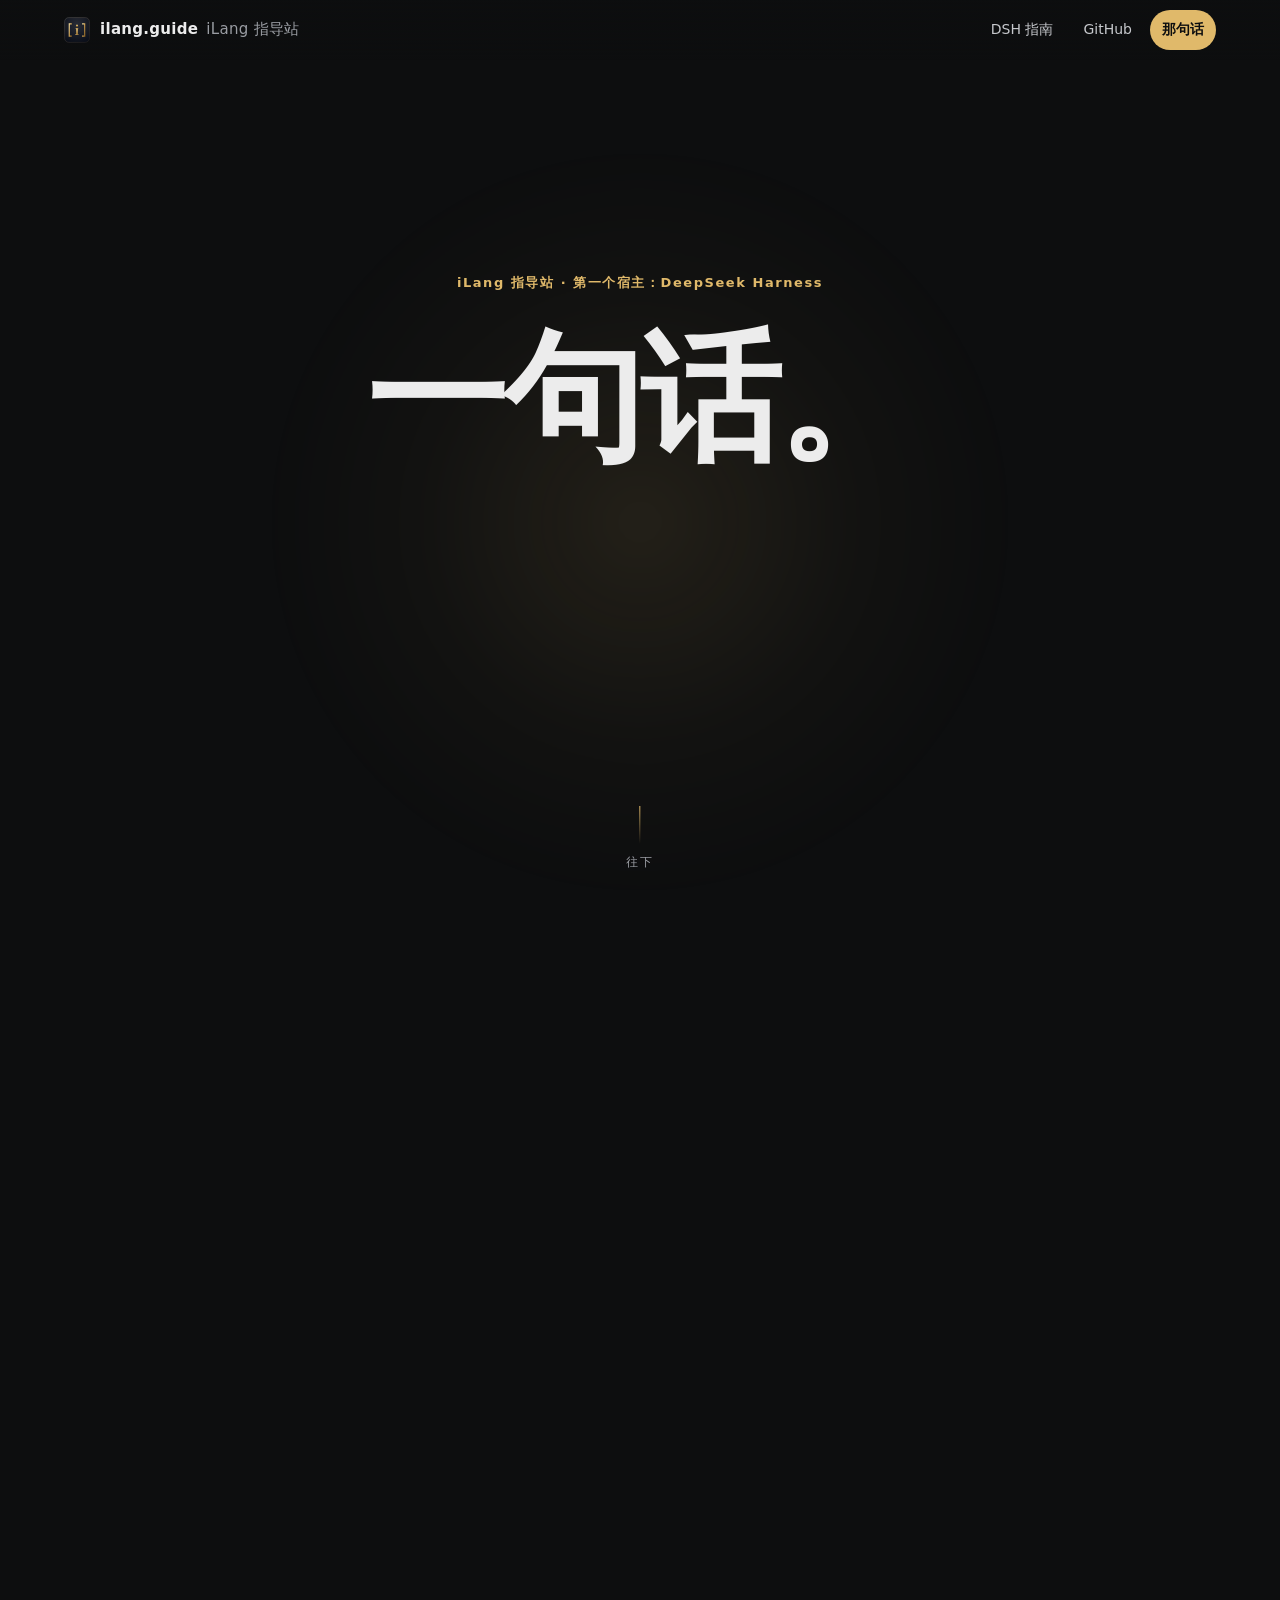
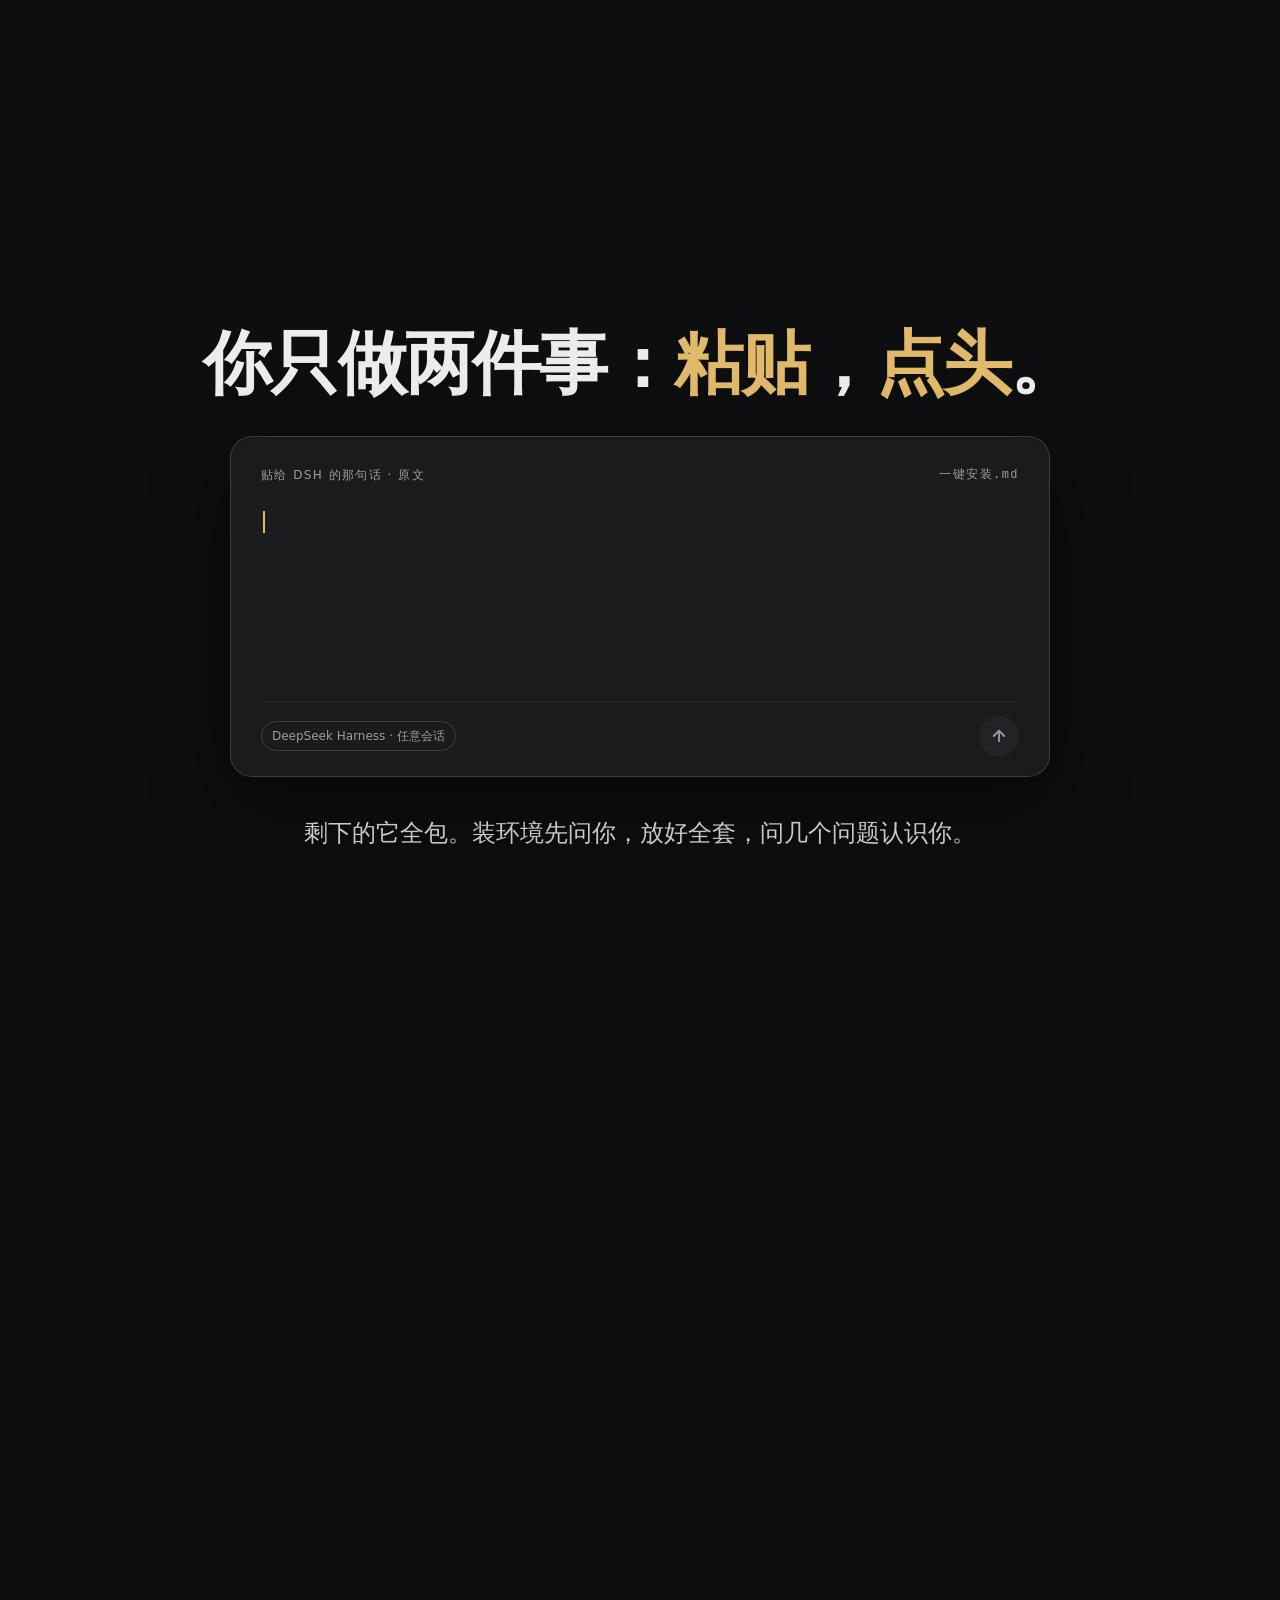
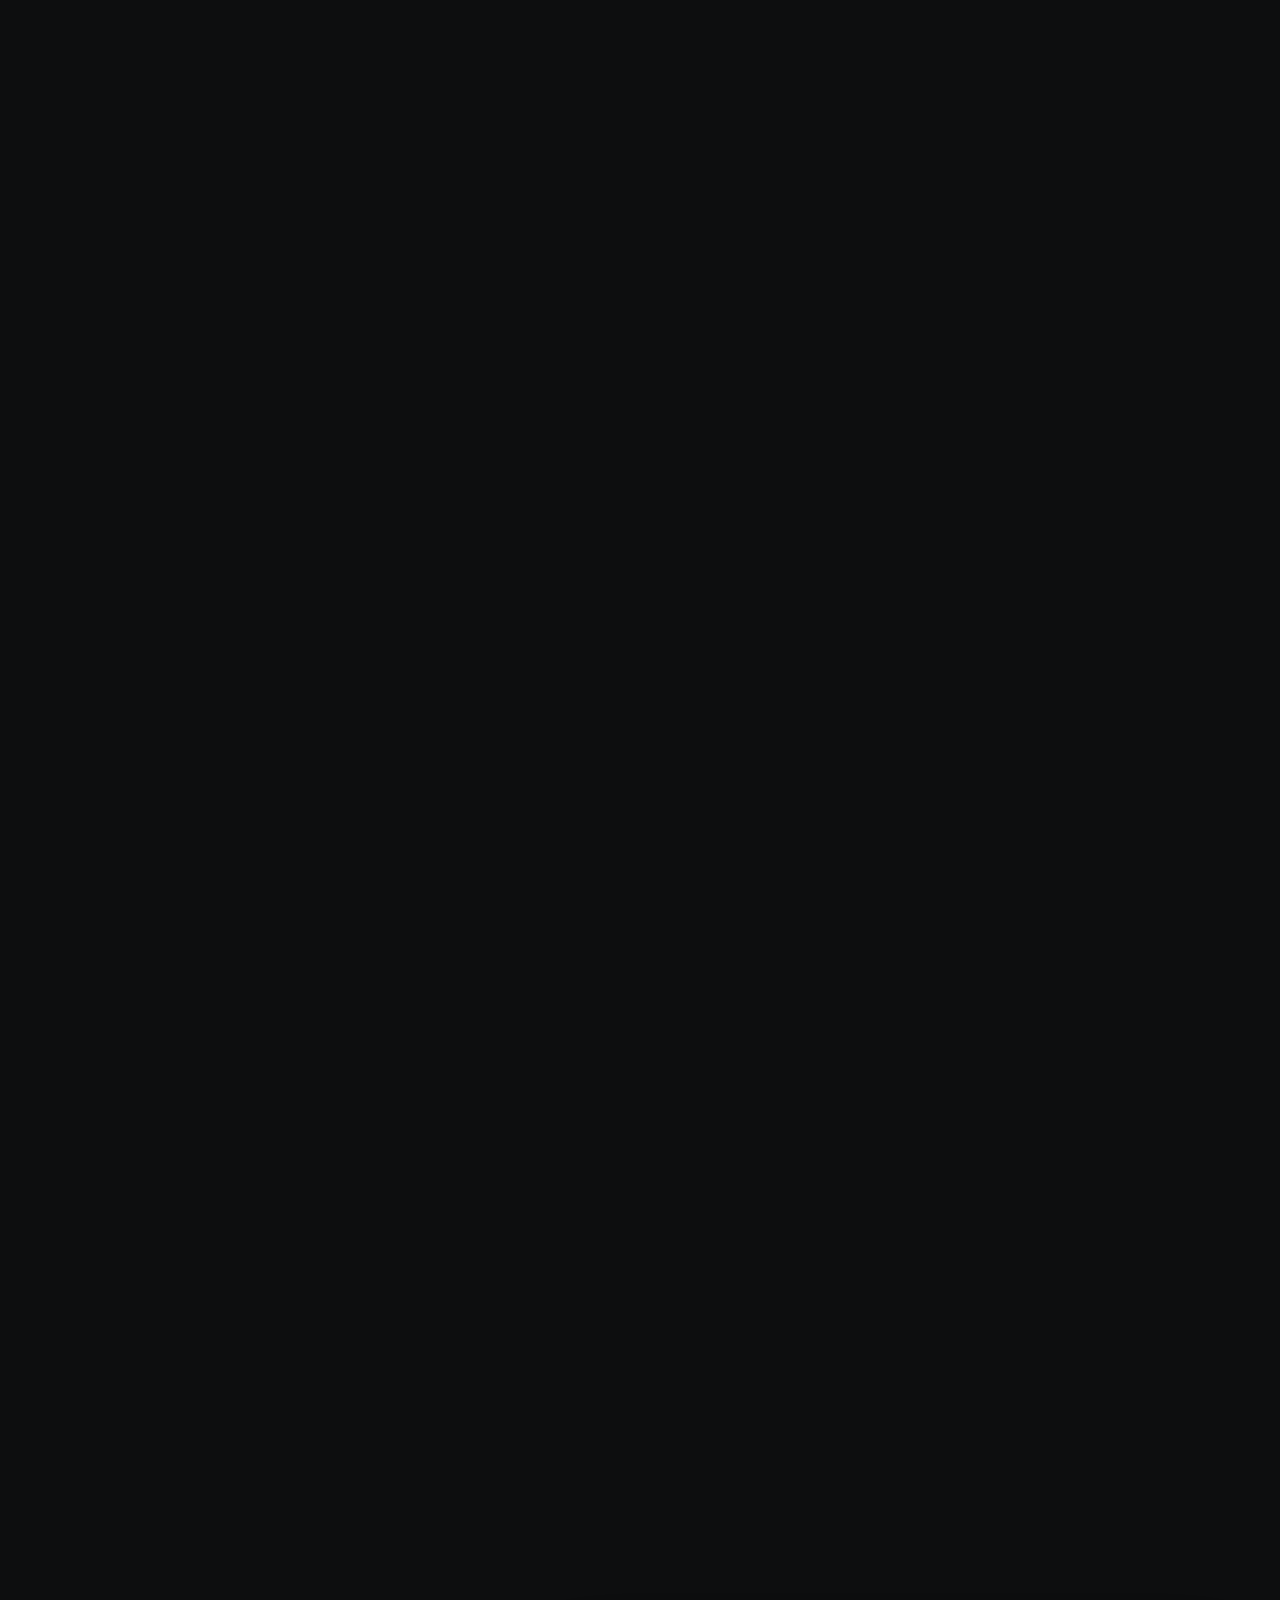
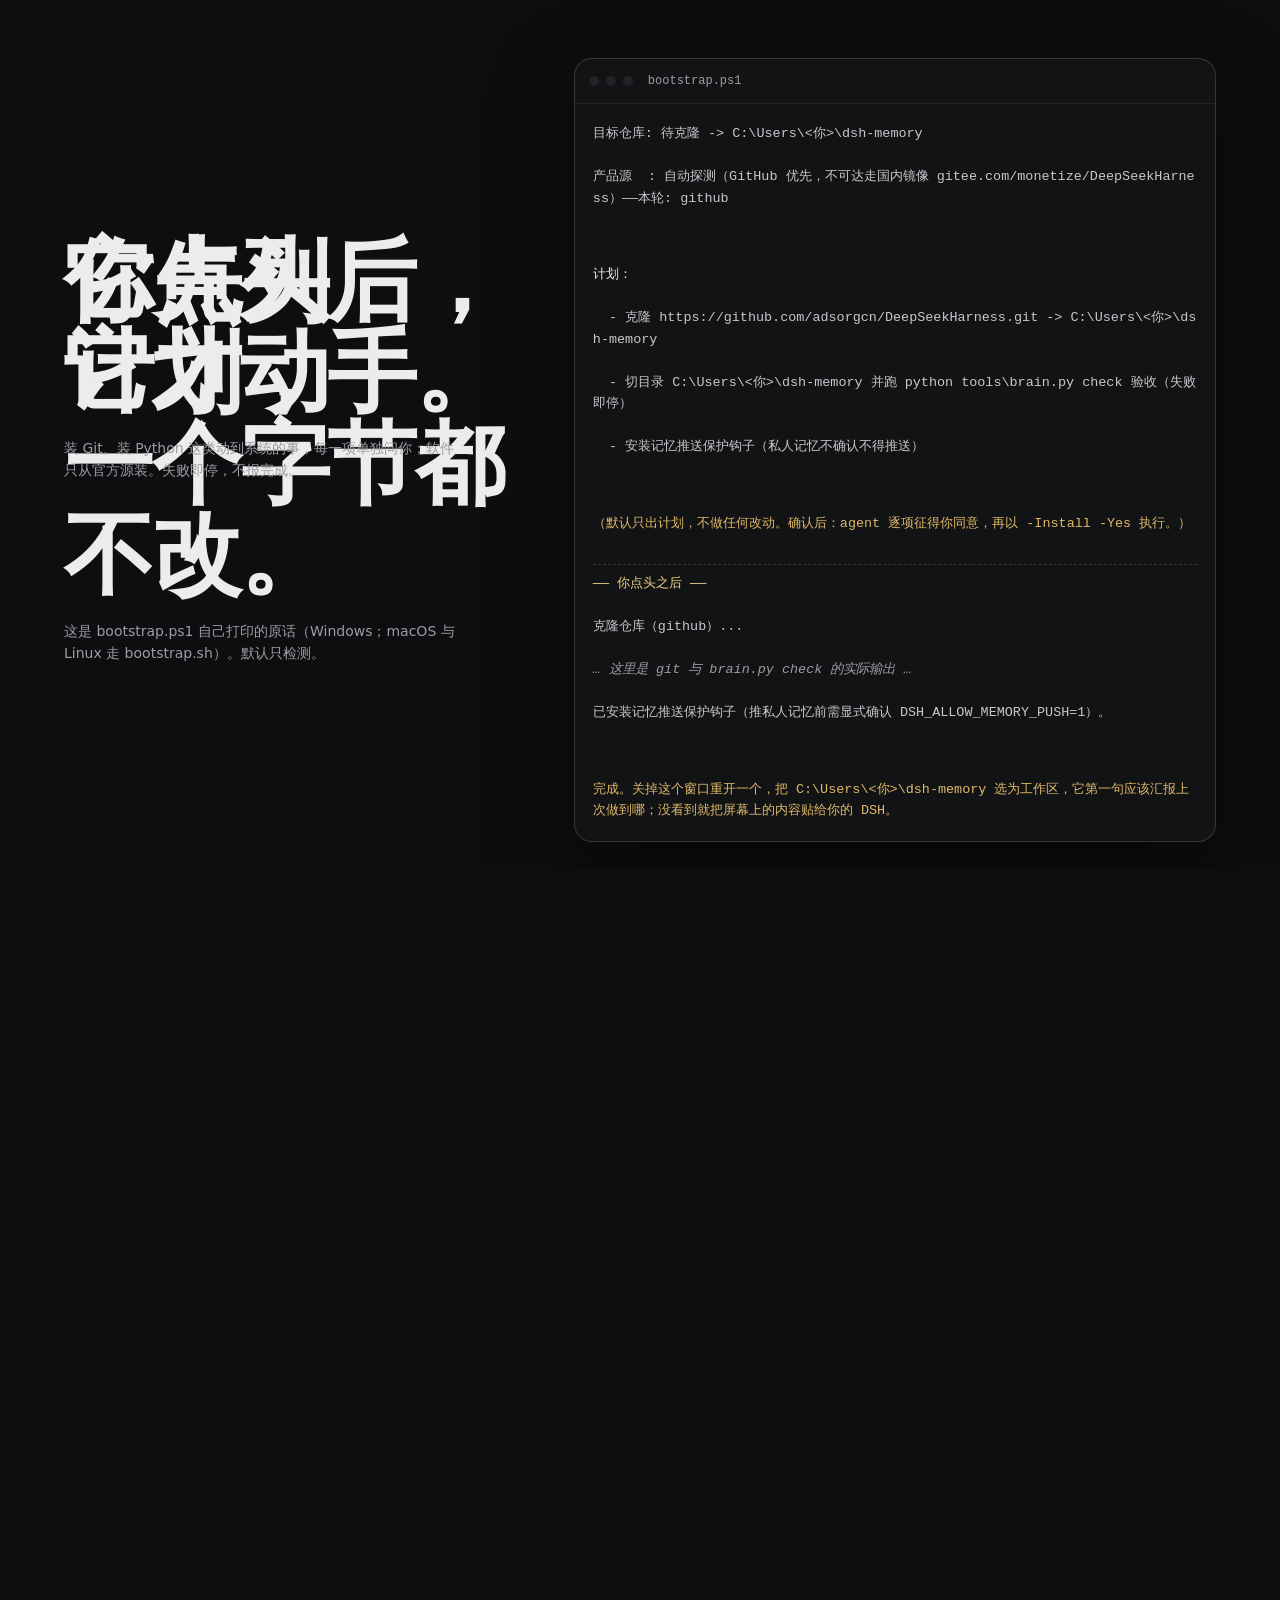
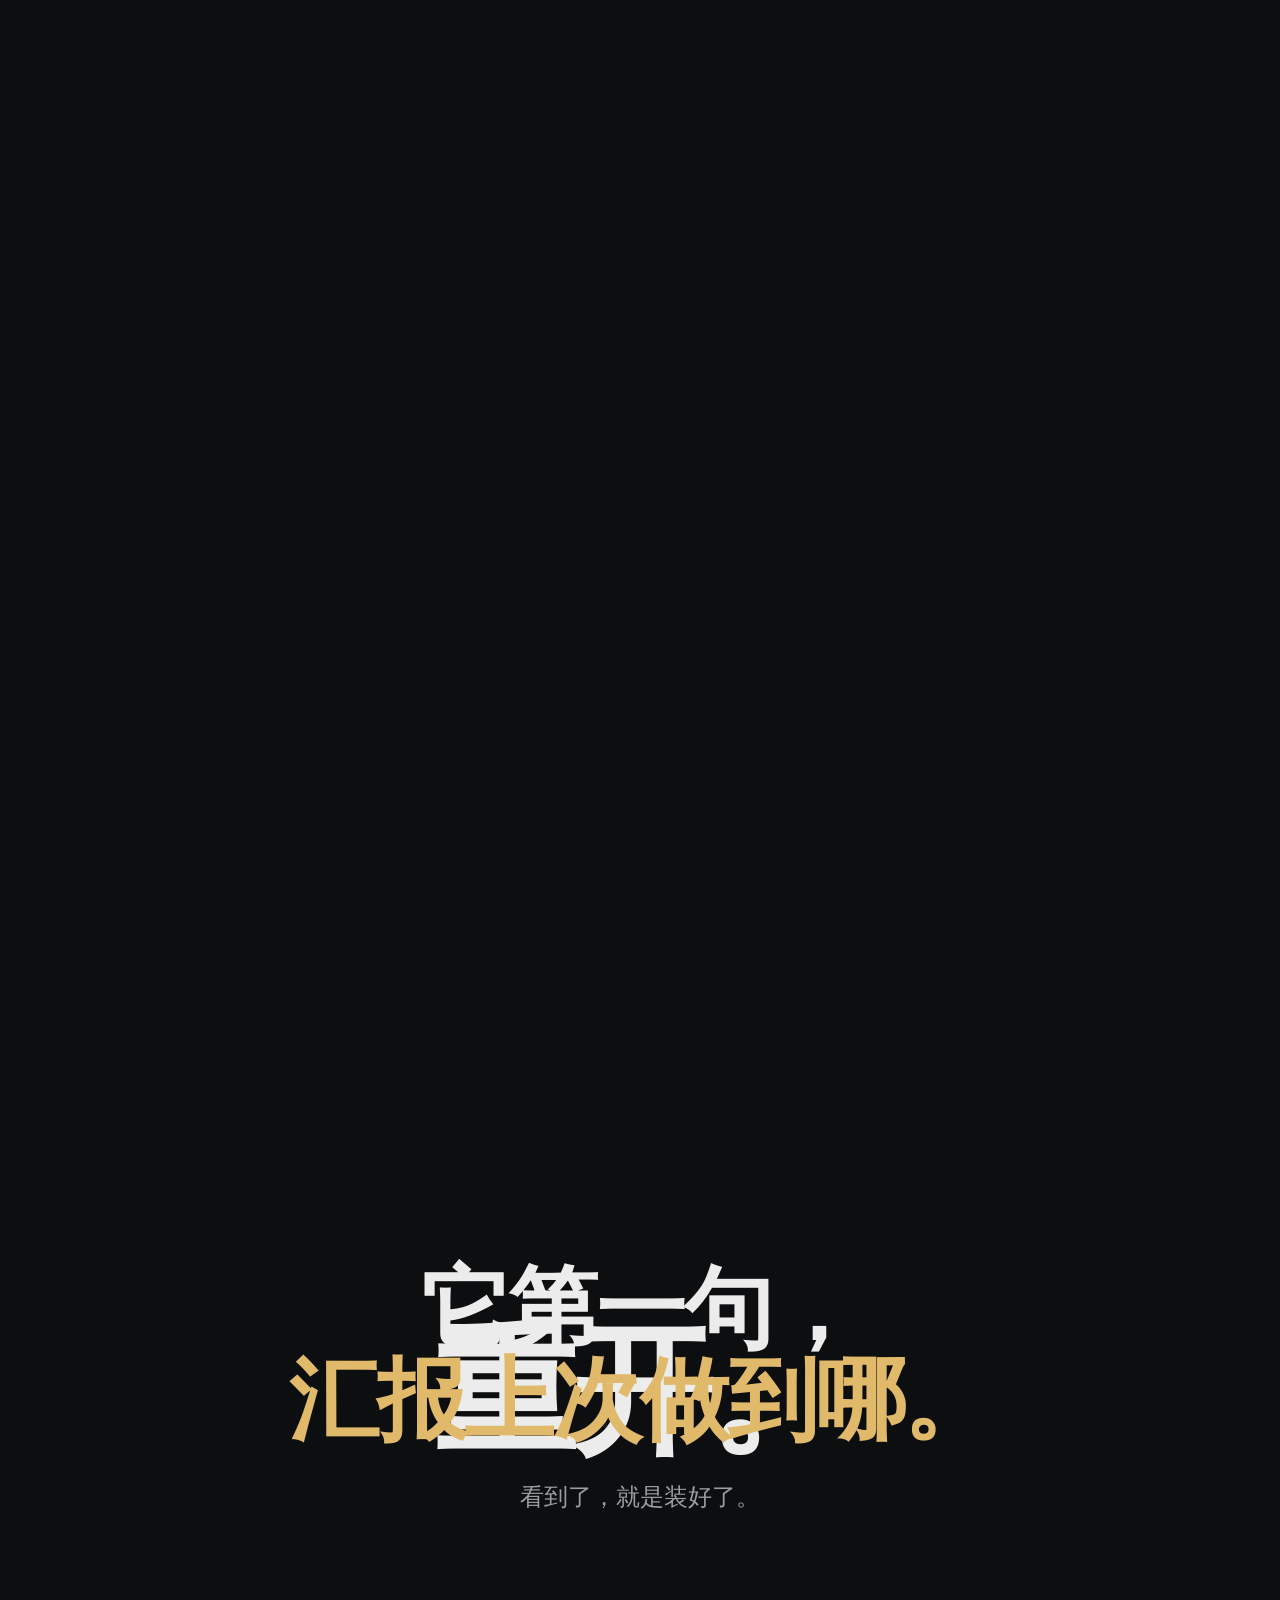
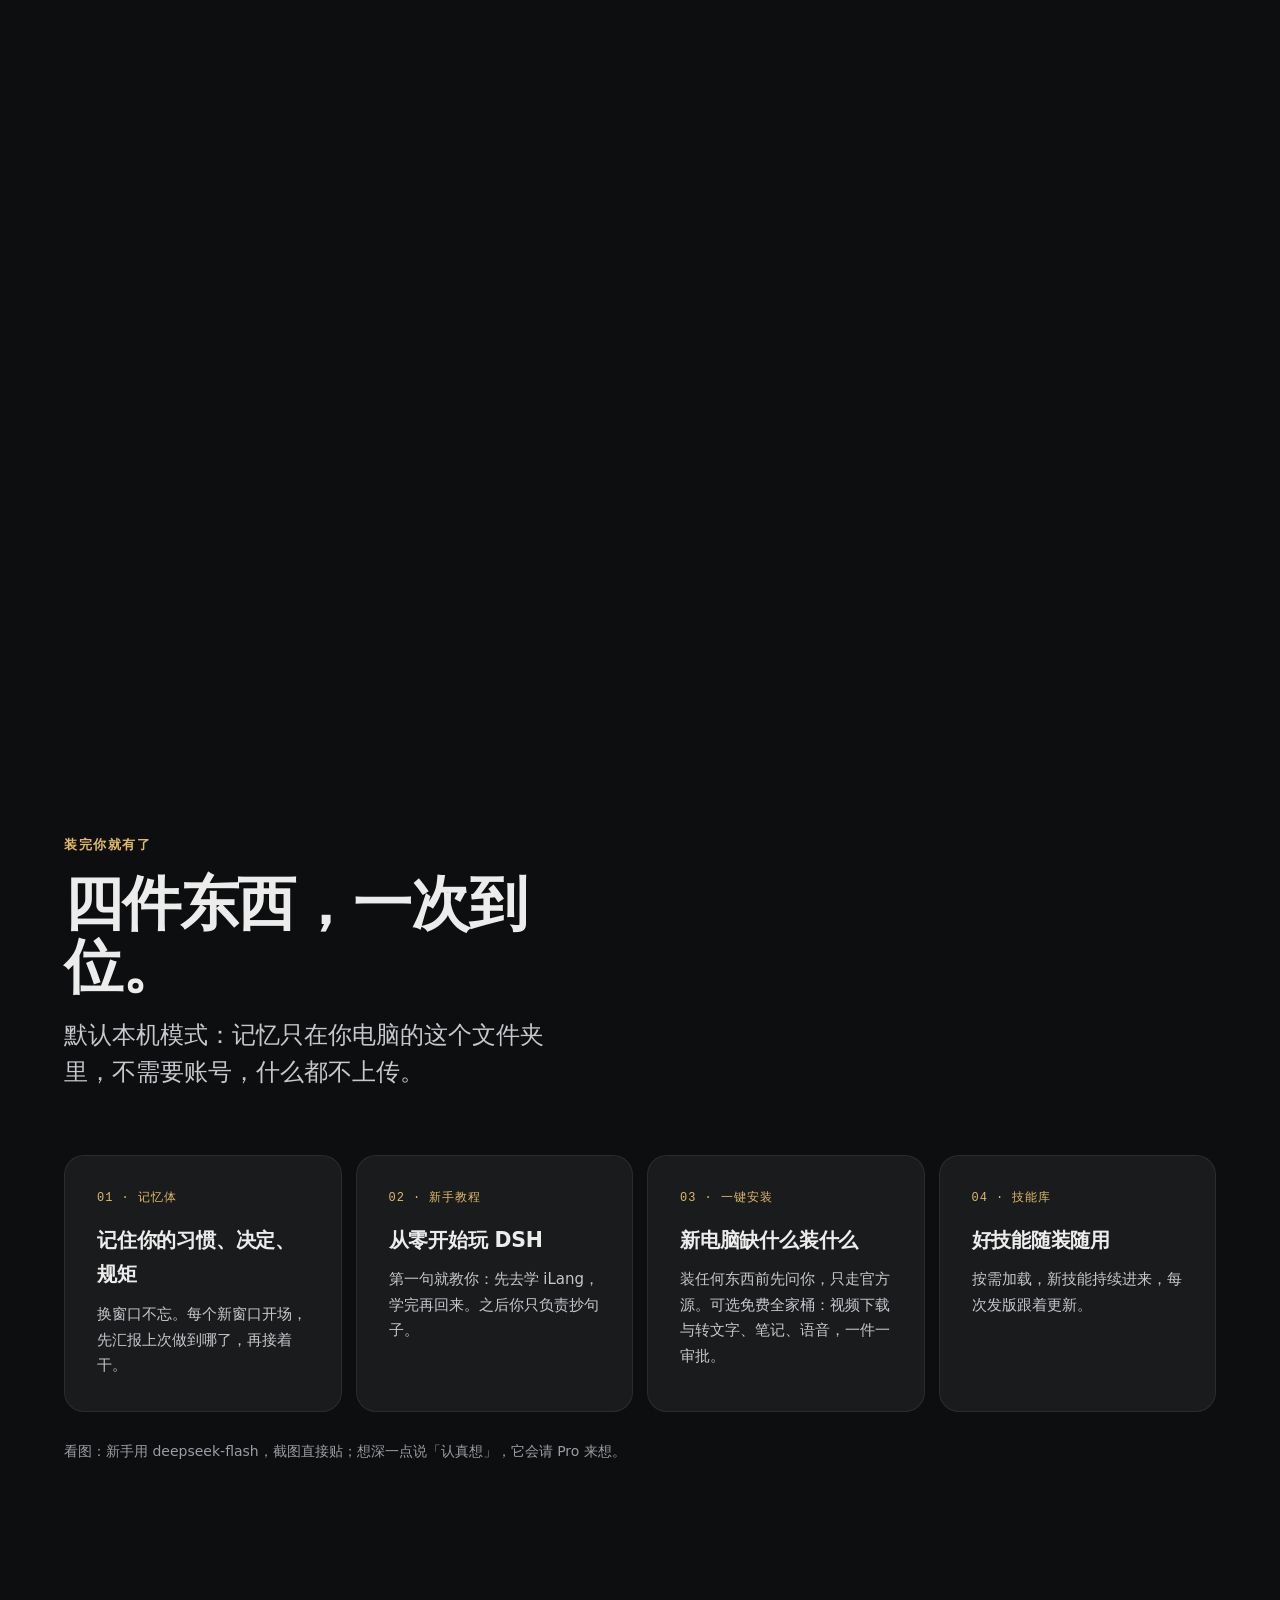
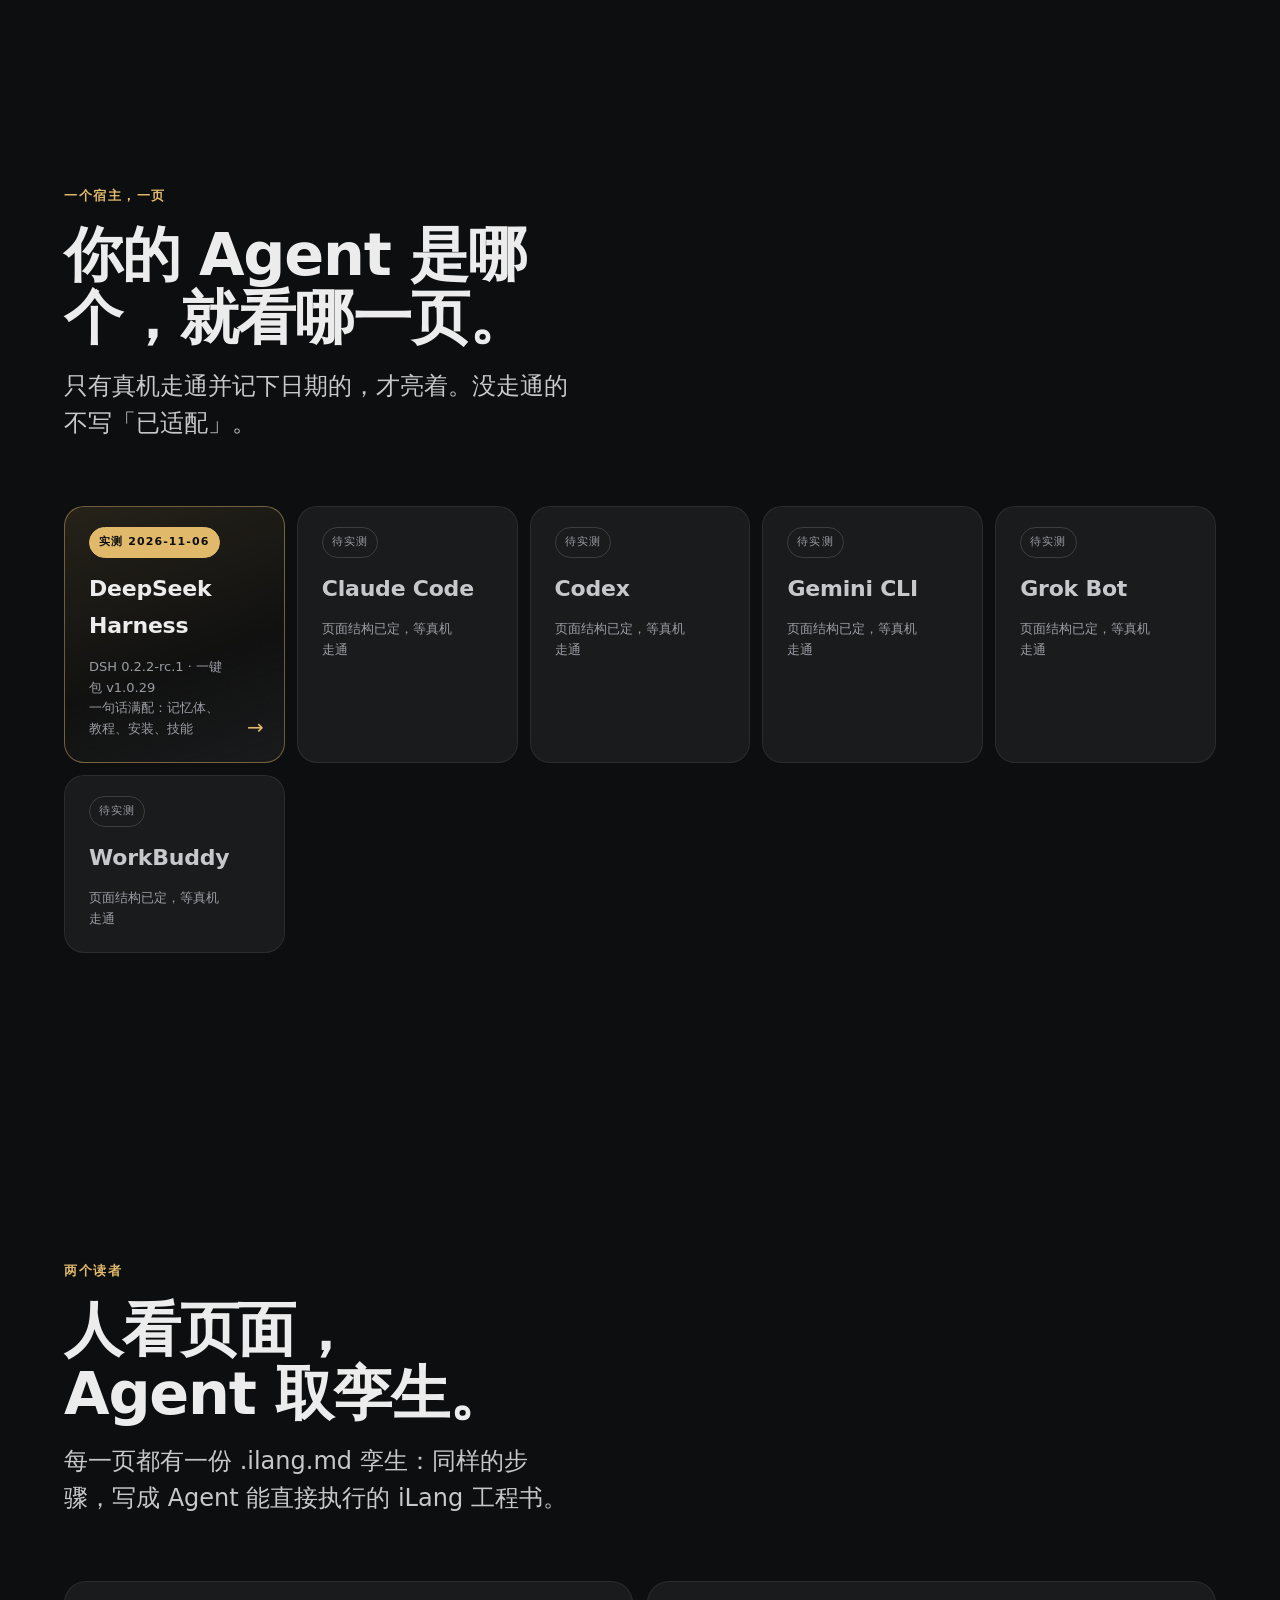
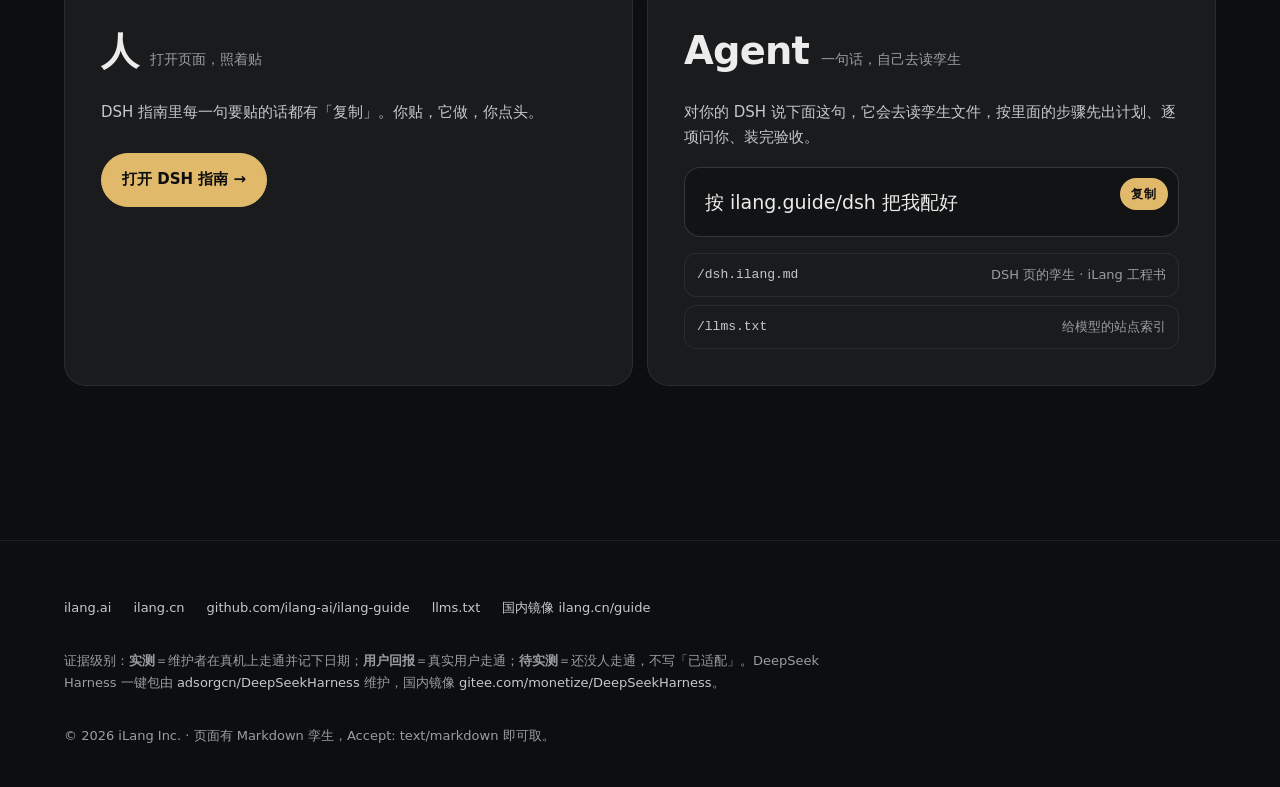
==== commit 63526dd3: "正本指向国内镜像 ilang.cn/guide：页脚回链、Markdown 孪生与 llms.txt 各一行、宿主数据加 mirror、README 说明 Co-Authored-By: Claude" ====
--- a/index.html
+++ b/index.html
@@ -17,7 +17,10 @@
 <meta property="og:url" content="https://ilang.guide/">
 <meta property="og:image" content="https://ilang.guide/assets/ilang-logo-120.png">
 <meta name="twitter:card" content="summary">
-<link rel="stylesheet" href="/assets/site.css?v=5">
+<link rel="ai-catalog" href="/.well-known/ai-catalog.json">
+<link rel="api-catalog" href="/.well-known/api-catalog">
+<link rel="service-desc" href="/openapi.json" type="application/json">
+<link rel="stylesheet" href="/assets/site.css?v=7">
 <script type="application/ld+json">
 {"@context":"https://schema.org","@graph":[
  {"@type":"WebSite","@id":"https://ilang.guide/#site","url":"https://ilang.guide/","name":"ilang.guide","inLanguage":"zh-CN","description":"iLang 官方指导站：怎么在你的 Agent 上用 iLang。一个宿主一页，人看页面，Agent 取 .ilang.md 孪生照做。","publisher":{"@id":"https://ilang.ai/#org"}},
@@ -27,6 +30,7 @@
 </head>
 <body>
 <a class="sr" href="#main">跳到内容</a>
+<div class="progress" aria-hidden="true"></div>
 <header class="nav">
   <a class="brand" href="/"><img src="/assets/ilang-logo.svg" alt="" width="26" height="26"><span><b>ilang.guide</b><i>iLang 指导站</i></span></a>
   <nav class="links" aria-label="站内">
@@ -197,11 +201,12 @@
       <a href="https://ilang.cn" target="_blank" rel="noopener">ilang.cn</a>
       <a href="https://github.com/ilang-ai/ilang-guide" target="_blank" rel="noopener">github.com/ilang-ai/ilang-guide</a>
       <a href="/llms.txt">llms.txt</a>
+      <a href="https://ilang.cn/guide/">国内镜像 ilang.cn/guide</a>
     </div>
     <p class="legend">证据级别：<b>实测</b>＝维护者在真机上走通并记下日期；<b>用户回报</b>＝真实用户走通；<b>待实测</b>＝还没人走通，不写「已适配」。DeepSeek Harness 一键包由 <a href="https://github.com/adsorgcn/DeepSeekHarness" target="_blank" rel="noopener">adsorgcn/DeepSeekHarness</a> 维护，国内镜像 <a href="https://gitee.com/monetize/DeepSeekHarness" target="_blank" rel="noopener">gitee.com/monetize/DeepSeekHarness</a>。</p>
     <div class="row">© 2026 iLang Inc. · 页面有 Markdown 孪生，Accept: text/markdown 即可取。</div>
   </div>
 </footer>
-<script src="/assets/site.js?v=5" defer></script>
+<script src="/assets/site.js?v=7" defer></script>
 </body>
 </html>
--- a/assets/site.css
+++ b/assets/site.css
@@ -25,6 +25,10 @@
 button{font:inherit;color:inherit;background:none;border:0;cursor:pointer;padding:0}
 ::selection{background:rgba(224,185,106,.35)}
 .sr{position:absolute;width:1px;height:1px;overflow:hidden;clip:rect(0 0 0 0);white-space:nowrap}
+
+/* page progress: a hairline of gold that fills as the story is read */
+.progress{position:fixed;left:0;top:0;z-index:60;height:2px;width:100%;transform-origin:left;transform:scaleX(var(--sp,0));background:linear-gradient(90deg,var(--gold-deep),var(--gold-2));pointer-events:none}
+html.reduce .progress{display:none}
 
 /* nav */
 .nav{position:fixed;inset:0 0 auto 0;z-index:50;height:var(--nav-h);display:flex;align-items:center;justify-content:space-between;padding:0 var(--gutter);
